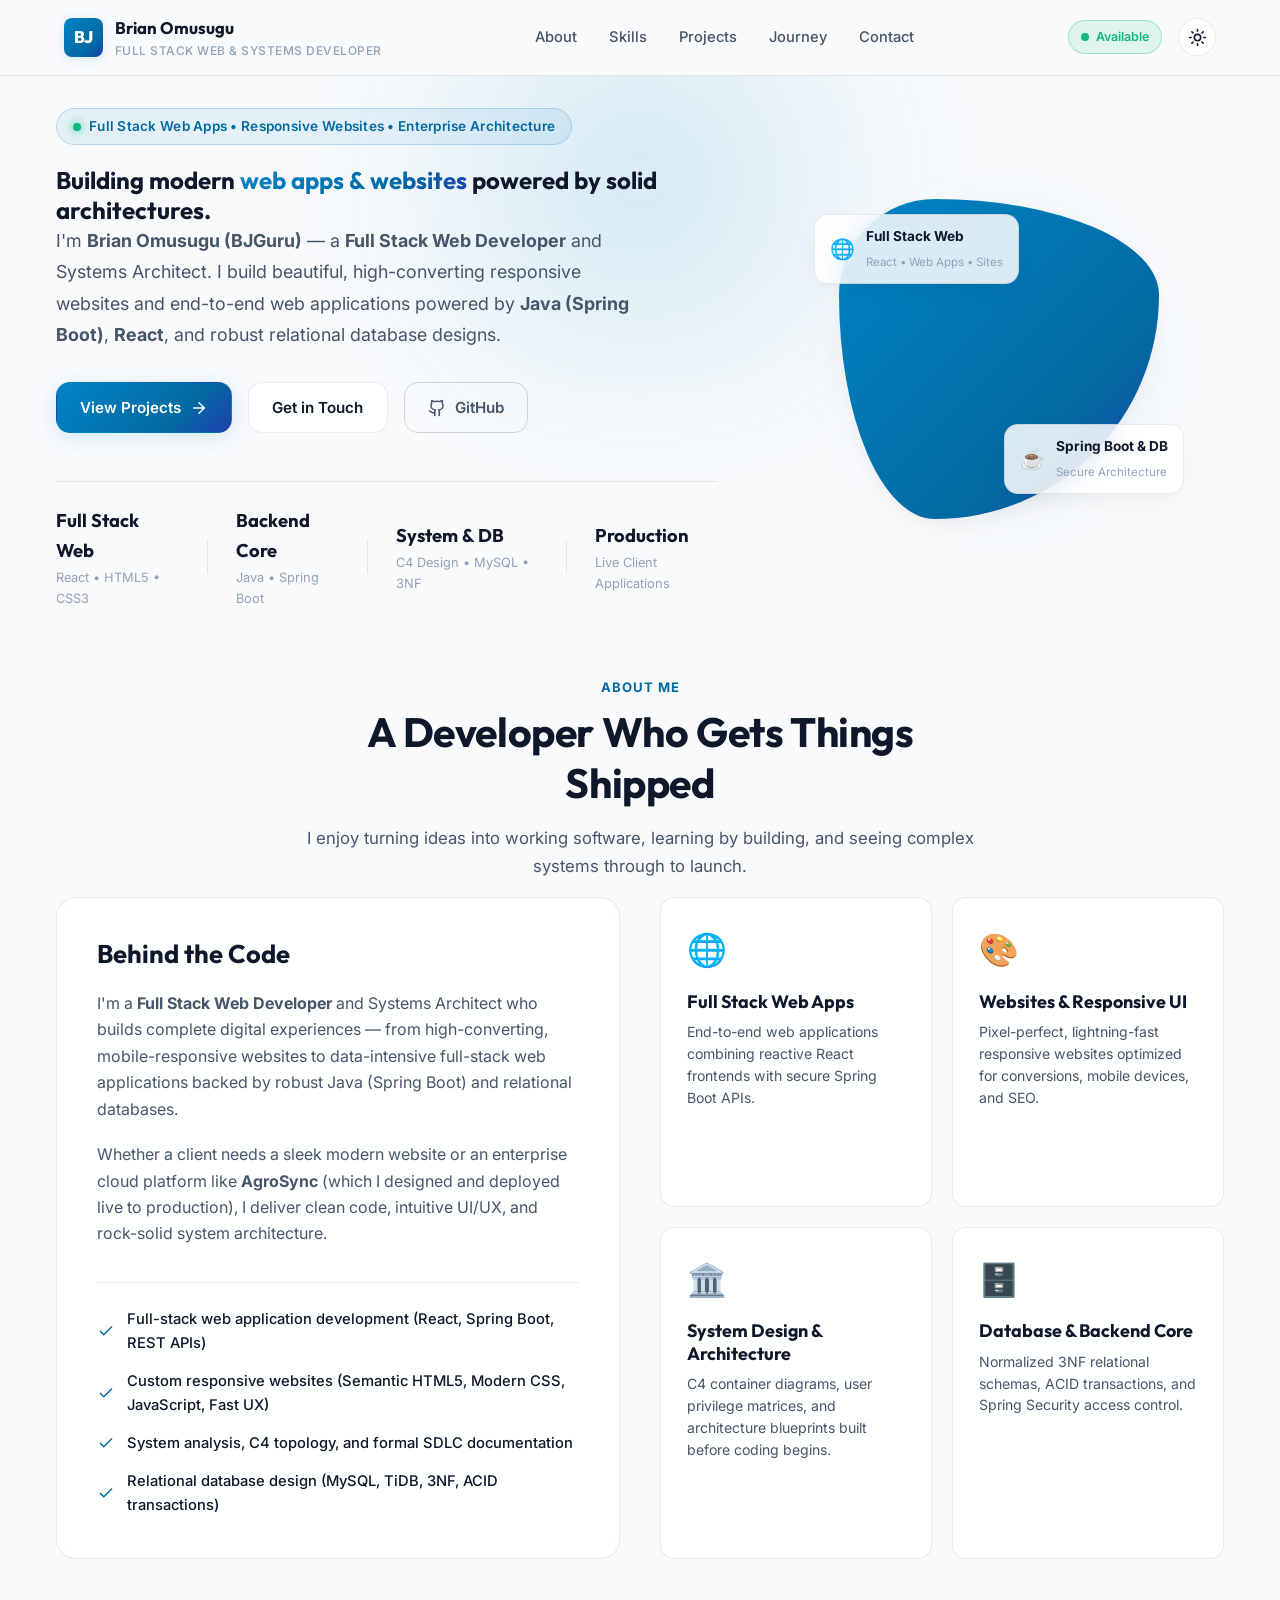
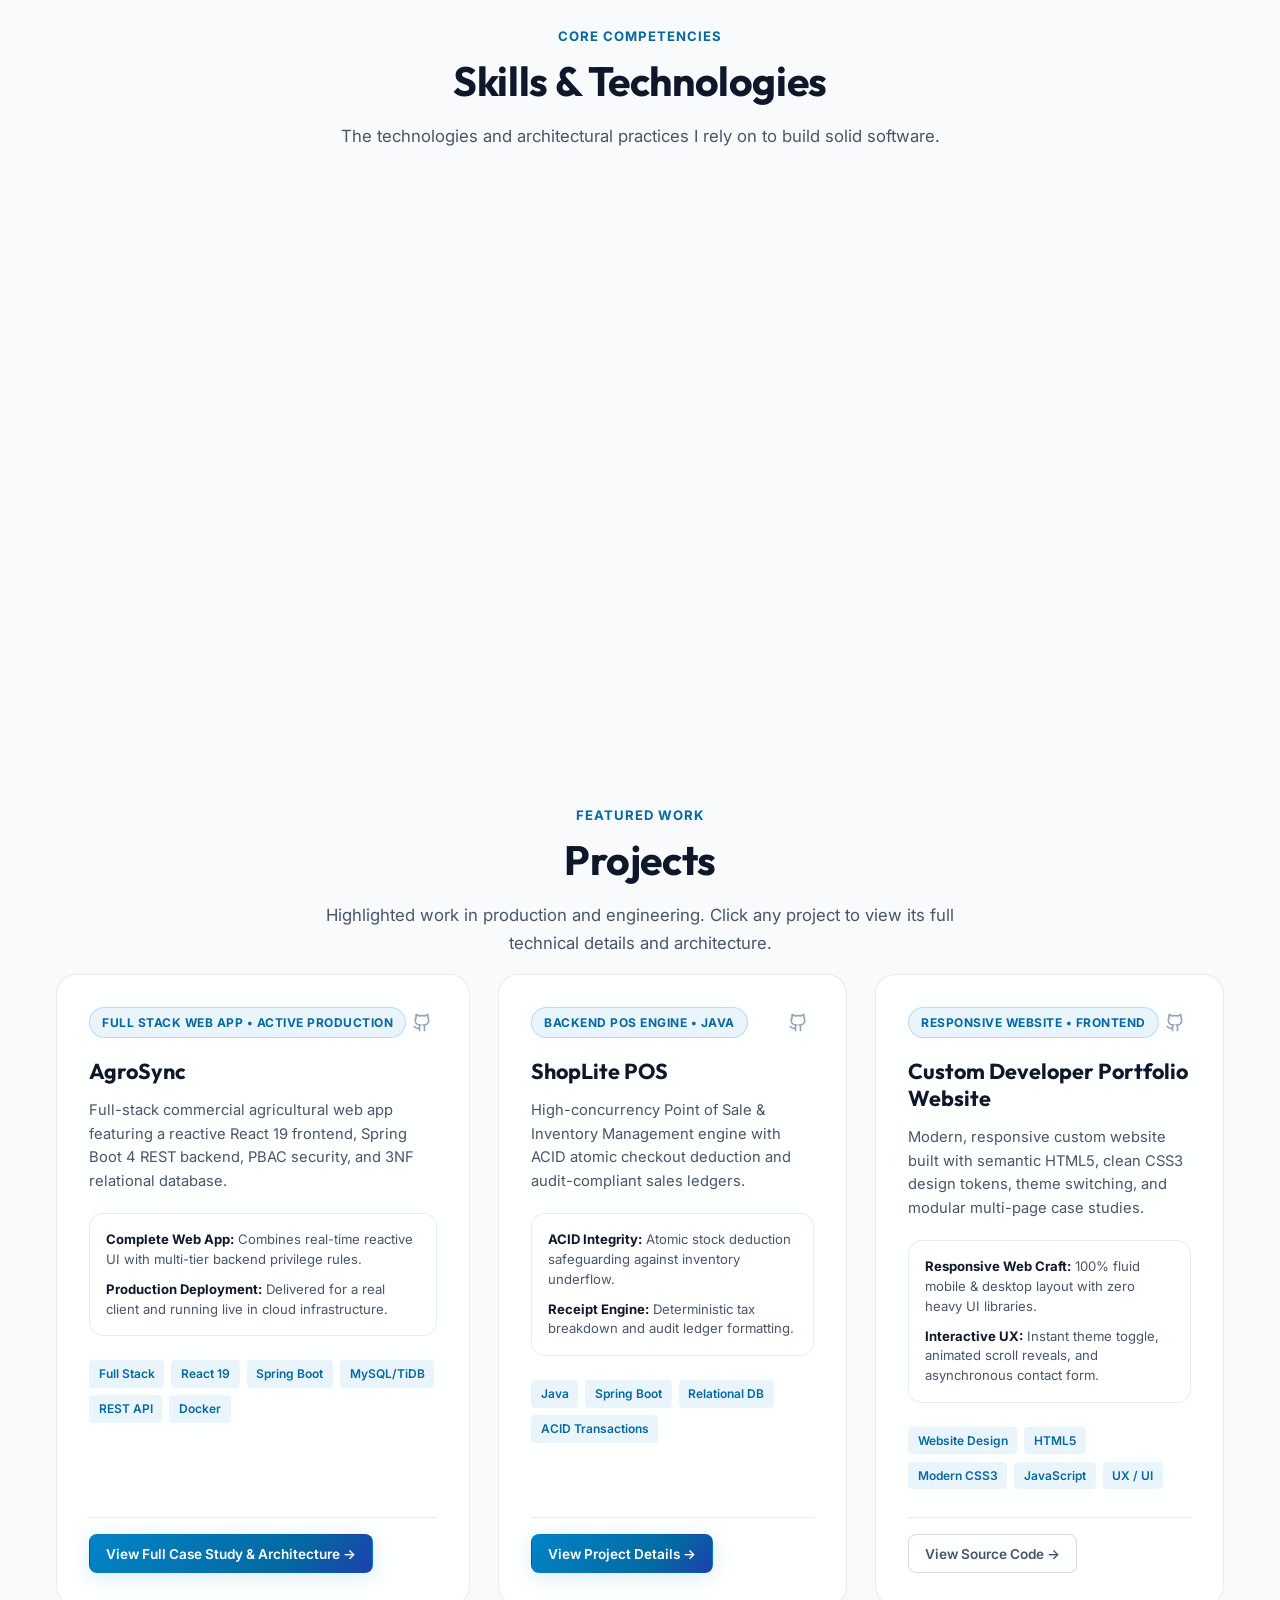
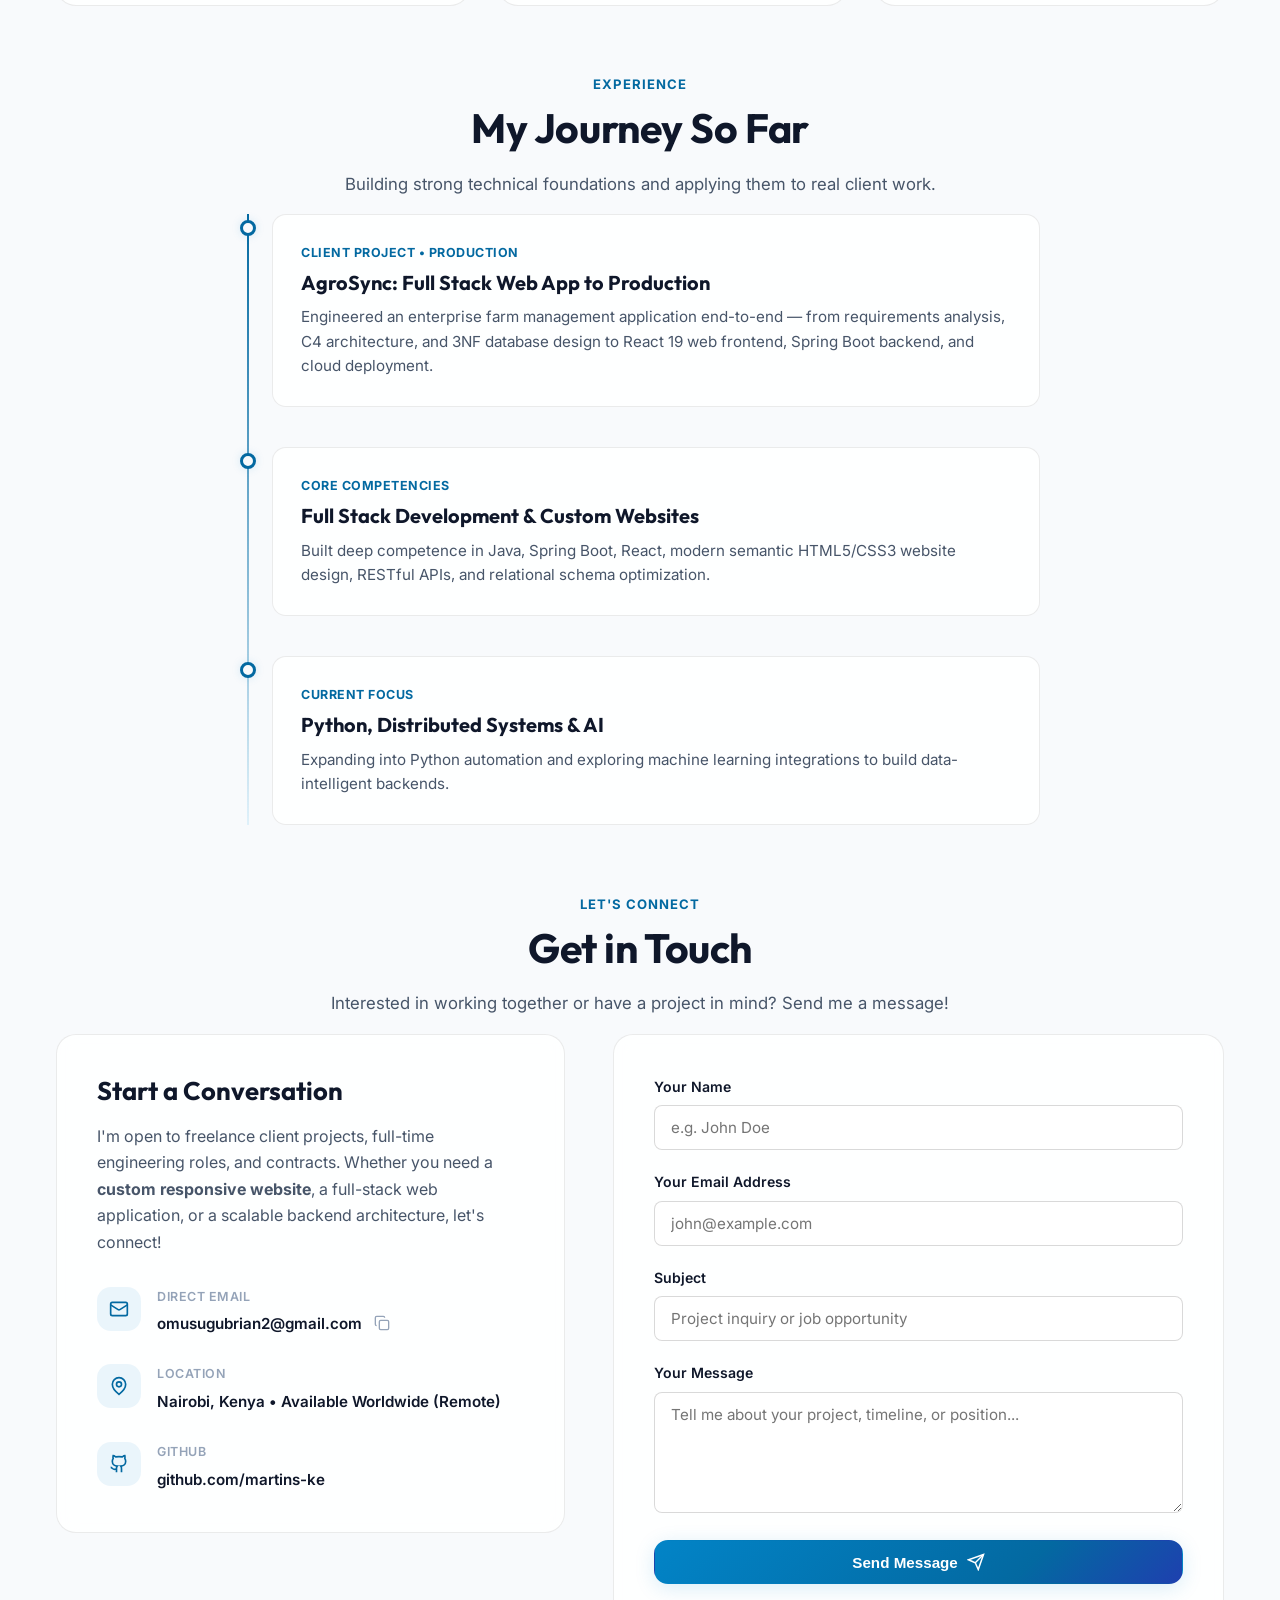
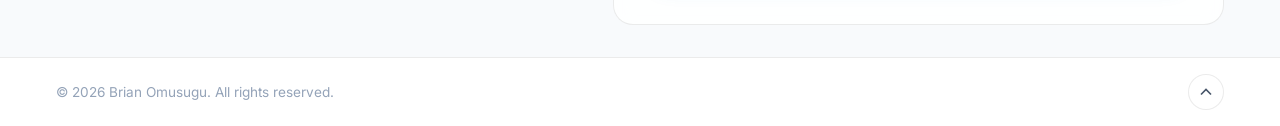
==== index.html @ 9a32e4f5 "piloshed the page and added project descriptions and updated skills" ====
<!DOCTYPE html>
<html lang="en" data-theme="dark">
<head>
  <meta charset="UTF-8">
  <meta name="viewport" content="width=device-width, initial-scale=1.0">
  <title>Brian Omusugu | Full Stack Web Developer &amp; Systems Architect</title>
  <meta name="description" content="Brian Omusugu (BJGuru) — Full Stack Web Developer, Systems Architect & Backend Engineer building robust websites, modern web apps, and enterprise backends.">
  
  <!-- Google Fonts -->
  <link rel="preconnect" href="https://fonts.googleapis.com">
  <link rel="preconnect" href="https://fonts.gstatic.com" crossorigin>
  <link href="https://fonts.googleapis.com/css2?family=Inter:wght@300;400;500;600;700&family=Outfit:wght@500;600;700;800&display=swap" rel="stylesheet">
  
  <link rel="stylesheet" href="style.css?v=3.1.0">
</head>
<body id="top">

  <!-- Navigation Header -->
  <header class="navbar" id="navbar">
    <div class="nav-container">
      <a href="#top" class="brand-logo">
        <span class="logo-mark">BJ</span>
        <div class="brand-text">
          <span class="brand-name">Brian Omusugu</span>
          <span class="brand-role">Full Stack Web &amp; Systems Developer</span>
        </div>
      </a>

      <!-- Desktop Navigation Menu -->
      <nav class="nav-menu" id="nav-menu">
        <a href="#about" class="nav-link">About</a>
        <a href="#skills" class="nav-link">Skills</a>
        <a href="#projects" class="nav-link">Projects</a>
        <a href="#experience" class="nav-link">Journey</a>
        <a href="#contact" class="nav-link">Contact</a>
      </nav>

      <!-- Nav Actions -->
      <div class="nav-actions">
        <div class="status-badge" title="Open to full-time roles, contracts & consulting">
          <span class="status-dot"></span>
          <span class="status-text">Available</span>
        </div>

        <!-- Theme Toggle Button -->
        <button id="theme-toggle" class="theme-toggle" aria-label="Toggle dark and light theme" title="Switch Theme">
          <svg class="sun-icon" xmlns="http://www.w3.org/2000/svg" width="19" height="19" viewBox="0 0 24 24" fill="none" stroke="currentColor" stroke-width="2" stroke-linecap="round" stroke-linejoin="round"><circle cx="12" cy="12" r="4"/><path d="M12 2v2"/><path d="M12 20v2"/><path d="m4.93 4.93 1.41 1.41"/><path d="m17.66 17.66 1.41 1.41"/><path d="M2 12h2"/><path d="M20 12h2"/><path d="m6.34 17.66-1.41 1.41"/><path d="m19.07 4.93-1.41 1.41"/></svg>
          <svg class="moon-icon" xmlns="http://www.w3.org/2000/svg" width="19" height="19" viewBox="0 0 24 24" fill="none" stroke="currentColor" stroke-width="2" stroke-linecap="round" stroke-linejoin="round"><path d="M12 3a6 6 0 0 0 9 9 9 9 0 1 1-9-9Z"/></svg>
        </button>

        <!-- Mobile Hamburger Button -->
        <button class="mobile-toggle" id="mobile-toggle" aria-label="Toggle Navigation Menu">
          <span></span>
          <span></span>
          <span></span>
        </button>
      </div>
    </div>
  </header>

  <main>
    <!-- Hero Section -->
    <section class="hero-section" id="hero">
      <div class="hero-background-glow"></div>
      <div class="container hero-container">
        
        <div class="hero-content">
          <div class="hero-pill-badge reveal">
            <span class="pill-dot"></span>
            <span>Full Stack Web Apps &bull; Responsive Websites &bull; Enterprise Architecture</span>
          </div>

          <h1 class="hero-title reveal">
            Building modern <span class="gradient-text">web apps &amp; websites</span> powered by solid architectures.
          </h1>

          <p class="hero-subtitle reveal">
            I'm <strong>Brian Omusugu (BJGuru)</strong> — a <strong>Full Stack Web Developer</strong> and Systems Architect. I build beautiful, high-converting responsive websites and end-to-end web applications powered by <strong>Java (Spring Boot)</strong>, <strong>React</strong>, and robust relational database designs.
          </p>

          <div class="hero-cta-group reveal">
            <a href="#projects" class="btn btn-primary">
              <span>View Projects</span>
              <svg xmlns="http://www.w3.org/2000/svg" width="18" height="18" viewBox="0 0 24 24" fill="none" stroke="currentColor" stroke-width="2" stroke-linecap="round" stroke-linejoin="round"><path d="M5 12h14"/><path d="m12 5 7 7-7 7"/></svg>
            </a>
            <a href="#contact" class="btn btn-secondary">
              <span>Get in Touch</span>
            </a>
            <a href="https://github.com/martins-ke" target="_blank" rel="noopener noreferrer" class="btn btn-outline" title="GitHub Profile">
              <svg xmlns="http://www.w3.org/2000/svg" width="18" height="18" viewBox="0 0 24 24" fill="none" stroke="currentColor" stroke-width="2" stroke-linecap="round" stroke-linejoin="round"><path d="M15 22v-4a4.8 4.8 0 0 0-1-3.5c3 0 6-2 6-5.5.08-1.25-.27-2.48-1-3.5.28-1.15.28-2.35 0-3.5 0 0-1 0-3 1.5-2.64-.5-5.36-.5-8 0C6 2 5 2 5 2c-.3 1.15-.3 2.35 0 3.5A5.403 5.403 0 0 0 4 9c0 3.5 3 5.5 6 5.5-.39.49-.68 1.05-.85 1.65-.17.6-.22 1.23-.15 1.85v4"/><path d="M9 18c-4.51 2-5-2-7-2"/></svg>
              <span>GitHub</span>
            </a>
          </div>

          <!-- Crisp Stat Metrics -->
          <div class="hero-stats reveal">
            <div class="stat-card">
              <span class="stat-number">Full Stack Web</span>
              <span class="stat-label">React &bull; HTML5 &bull; CSS3</span>
            </div>
            <div class="stat-divider"></div>
            <div class="stat-card">
              <span class="stat-number">Backend Core</span>
              <span class="stat-label">Java &bull; Spring Boot</span>
            </div>
            <div class="stat-divider"></div>
            <div class="stat-card">
              <span class="stat-number">System &amp; DB</span>
              <span class="stat-label">C4 Design &bull; MySQL &bull; 3NF</span>
            </div>
            <div class="stat-divider"></div>
            <div class="stat-card">
              <span class="stat-number">Production</span>
              <span class="stat-label">Live Client Applications</span>
            </div>
          </div>
        </div>

        <div class="hero-visual reveal">
          <div class="avatar-wrapper">
            <div class="avatar-glow"></div>
            <div class="avatar-ring">
              <img src="mypic.jpg" alt="Brian Omusugu" class="avatar-image">
            </div>
            <div class="floating-tech-card tech-card-1">
              <span class="tech-icon">🌐</span>
              <div>
                <strong>Full Stack Web</strong>
                <small>React &bull; Web Apps &bull; Sites</small>
              </div>
            </div>
            <div class="floating-tech-card tech-card-2">
              <span class="tech-icon">☕</span>
              <div>
                <strong>Spring Boot &amp; DB</strong>
                <small>Secure Architecture</small>
              </div>
            </div>
          </div>
        </div>

      </div>
    </section>

    <!-- About Section -->
    <section class="section about-section" id="about">
      <div class="container">
        
        <div class="section-header">
          <span class="section-tag">About Me</span>
          <h2 class="section-title">A Developer Who Gets Things Shipped</h2>
          <p class="section-subtitle">
            I enjoy turning ideas into working software, learning by building, and seeing complex systems through to launch.
          </p>
        </div>

        <div class="about-grid">
          <!-- Bio Narrative -->
          <div class="about-bio-card reveal">
            <h3>Behind the Code</h3>
            <p>
              I'm a <strong>Full Stack Web Developer</strong> and Systems Architect who builds complete digital experiences — from high-converting, mobile-responsive websites to data-intensive full-stack web applications backed by robust Java (Spring Boot) and relational databases.
            </p>
            <p>
              Whether a client needs a sleek modern website or an enterprise cloud platform like <strong>AgroSync</strong> (which I designed and deployed live to production), I deliver clean code, intuitive UI/UX, and rock-solid system architecture.
            </p>

            <div class="about-keypoints">
              <div class="keypoint">
                <svg xmlns="http://www.w3.org/2000/svg" width="18" height="18" viewBox="0 0 24 24" fill="none" stroke="currentColor" stroke-width="2"><polyline points="20 6 9 17 4 12"/></svg>
                <span>Full-stack web application development (React, Spring Boot, REST APIs)</span>
              </div>
              <div class="keypoint">
                <svg xmlns="http://www.w3.org/2000/svg" width="18" height="18" viewBox="0 0 24 24" fill="none" stroke="currentColor" stroke-width="2"><polyline points="20 6 9 17 4 12"/></svg>
                <span>Custom responsive websites (Semantic HTML5, Modern CSS, JavaScript, Fast UX)</span>
              </div>
              <div class="keypoint">
                <svg xmlns="http://www.w3.org/2000/svg" width="18" height="18" viewBox="0 0 24 24" fill="none" stroke="currentColor" stroke-width="2"><polyline points="20 6 9 17 4 12"/></svg>
                <span>System analysis, C4 topology, and formal SDLC documentation</span>
              </div>
              <div class="keypoint">
                <svg xmlns="http://www.w3.org/2000/svg" width="18" height="18" viewBox="0 0 24 24" fill="none" stroke="currentColor" stroke-width="2"><polyline points="20 6 9 17 4 12"/></svg>
                <span>Relational database design (MySQL, TiDB, 3NF, ACID transactions)</span>
              </div>
            </div>
          </div>

          <!-- 4 Pillars -->
          <div class="pillars-grid reveal">
            <div class="pillar-card">
              <div class="pillar-icon">🌐</div>
              <h4>Full Stack Web Apps</h4>
              <p>End-to-end web applications combining reactive React frontends with secure Spring Boot APIs.</p>
            </div>

            <div class="pillar-card">
              <div class="pillar-icon">🎨</div>
              <h4>Websites &amp; Responsive UI</h4>
              <p>Pixel-perfect, lightning-fast responsive websites optimized for conversions, mobile devices, and SEO.</p>
            </div>

            <div class="pillar-card">
              <div class="pillar-icon">🏛️</div>
              <h4>System Design &amp; Architecture</h4>
              <p>C4 container diagrams, user privilege matrices, and architecture blueprints built before coding begins.</p>
            </div>

            <div class="pillar-card">
              <div class="pillar-icon">🗄️</div>
              <h4>Database &amp; Backend Core</h4>
              <p>Normalized 3NF relational schemas, ACID transactions, and Spring Security access control.</p>
            </div>
          </div>
        </div>

      </div>
    </section>

    <!-- Skills Section -->
    <section class="section skills-section" id="skills">
      <div class="container">
        
        <div class="section-header">
          <span class="section-tag">Core Competencies</span>
          <h2 class="section-title">Skills &amp; Technologies</h2>
          <p class="section-subtitle">
            The technologies and architectural practices I rely on to build solid software.
          </p>
        </div>

        <div class="skills-categories-grid">
          
          <!-- Full Stack & Web Apps -->
          <div class="skill-category-card reveal">
            <div class="category-header">
              <div class="cat-icon-wrap backend-color">
                <svg xmlns="http://www.w3.org/2000/svg" width="22" height="22" viewBox="0 0 24 24" fill="none" stroke="currentColor" stroke-width="2" stroke-linecap="round" stroke-linejoin="round"><rect width="18" height="18" x="3" y="3" rx="2"/><path d="M3 9h18"/><path d="M9 21V9"/></svg>
              </div>
              <h3>Full Stack &amp; Web Apps</h3>
            </div>
            <div class="skill-badges">
              <span class="badge"><i class="badge-dot"></i>React 19 &amp; Vite</span>
              <span class="badge"><i class="badge-dot"></i>JavaScript (ES6+)</span>
              <span class="badge"><i class="badge-dot"></i>Single Page Apps (SPA)</span>
              <span class="badge"><i class="badge-dot"></i>REST API Integration</span>
              <span class="badge"><i class="badge-dot"></i>State Management</span>
            </div>
          </div>

          <!-- Websites & Responsive UI -->
          <div class="skill-category-card reveal">
            <div class="category-header">
              <div class="cat-icon-wrap backend-color">
                <svg xmlns="http://www.w3.org/2000/svg" width="22" height="22" viewBox="0 0 24 24" fill="none" stroke="currentColor" stroke-width="2" stroke-linecap="round" stroke-linejoin="round"><circle cx="12" cy="12" r="10"/><line x1="2" x2="22" y1="12" y2="12"/><path d="M12 2a15.3 15.3 0 0 1 4 10 15.3 15.3 0 0 1-4 10 15.3 15.3 0 0 1-4-10 15.3 15.3 0 0 1 4-10z"/></svg>
              </div>
              <h3>Websites &amp; Responsive UI</h3>
            </div>
            <div class="skill-badges">
              <span class="badge"><i class="badge-dot"></i>Semantic HTML5</span>
              <span class="badge"><i class="badge-dot"></i>Modern CSS3 &amp; Flex/Grid</span>
              <span class="badge"><i class="badge-dot"></i>Responsive Web Design</span>
              <span class="badge"><i class="badge-dot"></i>Cross-Browser UX</span>
              <span class="badge"><i class="badge-dot"></i>Dark / Light Theming</span>
            </div>
          </div>

          <!-- Backend & Languages -->
          <div class="skill-category-card reveal">
            <div class="category-header">
              <div class="cat-icon-wrap backend-color">
                <svg xmlns="http://www.w3.org/2000/svg" width="22" height="22" viewBox="0 0 24 24" fill="none" stroke="currentColor" stroke-width="2" stroke-linecap="round" stroke-linejoin="round"><rect width="20" height="8" x="2" y="2" rx="2" ry="2"/><rect width="20" height="8" x="2" y="14" rx="2" ry="2"/><line x1="6" x2="6.01" y1="6" y2="6"/><line x1="6" x2="6.01" y1="18" y2="18"/></svg>
              </div>
              <h3>Backend &amp; Cloud</h3>
            </div>
            <div class="skill-badges">
              <span class="badge"><i class="badge-dot"></i>Java 21 / 25</span>
              <span class="badge"><i class="badge-dot"></i>Spring Boot</span>
              <span class="badge"><i class="badge-dot"></i>Spring Security &amp; JWT</span>
              <span class="badge"><i class="badge-dot"></i>Docker Containerization</span>
              <span class="badge"><i class="badge-dot"></i>Python</span>
            </div>
          </div>

          <!-- System & Database Design -->
          <div class="skill-category-card reveal">
            <div class="category-header">
              <div class="cat-icon-wrap backend-color">
                <svg xmlns="http://www.w3.org/2000/svg" width="22" height="22" viewBox="0 0 24 24" fill="none" stroke="currentColor" stroke-width="2" stroke-linecap="round" stroke-linejoin="round"><ellipse cx="12" cy="5" rx="9" ry="3"/><path d="M3 5V19A9 3 0 0 0 21 19V5"/><path d="M3 12A9 3 0 0 0 21 12"/></svg>
              </div>
              <h3>System &amp; Database Design</h3>
            </div>
            <div class="skill-badges">
              <span class="badge"><i class="badge-dot"></i>Relational Modeling (3NF)</span>
              <span class="badge"><i class="badge-dot"></i>MySQL &amp; TiDB Serverless</span>
              <span class="badge"><i class="badge-dot"></i>System Analysis &amp; SRS</span>
              <span class="badge"><i class="badge-dot"></i>C4 Architecture Diagrams</span>
              <span class="badge"><i class="badge-dot"></i>PBAC Security Models</span>
            </div>
          </div>

        </div>

      </div>
    </section>

    <!-- Featured Projects Section -->
    <section class="section projects-section" id="projects">
      <div class="container">
        
        <div class="section-header">
          <span class="section-tag">Featured Work</span>
          <h2 class="section-title">Projects</h2>
          <p class="section-subtitle">
            Highlighted work in production and engineering. Click any project to view its full technical details and architecture.
          </p>
        </div>

        <div class="projects-grid">
          
          <!-- Project 1: AgroSync (Flagship Full Stack Web App) -->
          <article class="project-card reveal">
            <div class="project-header">
              <div class="project-badge-pill">Full Stack Web App &bull; Active Production</div>
              <div class="project-links">
                <a href="https://github.com/martins-ke/smartfarm-backend" target="_blank" rel="noopener noreferrer" class="icon-link" title="GitHub Repository">
                  <svg xmlns="http://www.w3.org/2000/svg" width="20" height="20" viewBox="0 0 24 24" fill="none" stroke="currentColor" stroke-width="2"><path d="M15 22v-4a4.8 4.8 0 0 0-1-3.5c3 0 6-2 6-5.5.08-1.25-.27-2.48-1-3.5.28-1.15.28-2.35 0-3.5 0 0-1 0-3 1.5-2.64-.5-5.36-.5-8 0C6 2 5 2 5 2c-.3 1.15-.3 2.35 0 3.5A5.403 5.403 0 0 0 4 9c0 3.5 3 5.5 6 5.5-.39.49-.68 1.05-.85 1.65-.17.6-.22 1.23-.15 1.85v4"/><path d="M9 18c-4.51 2-5-2-7-2"/></svg>
                </a>
              </div>
            </div>

            <div class="project-body">
              <h3 class="project-title">AgroSync</h3>
              <p class="project-desc">
                Full-stack commercial agricultural web app featuring a reactive React 19 frontend, Spring Boot 4 REST backend, PBAC security, and 3NF relational database.
              </p>

              <div class="project-highlights">
                <div class="highlight-item">
                  <strong>Complete Web App:</strong> Combines real-time reactive UI with multi-tier backend privilege rules.
                </div>
                <div class="highlight-item">
                  <strong>Production Deployment:</strong> Delivered for a real client and running live in cloud infrastructure.
                </div>
              </div>

              <div class="project-tags">
                <span class="tag">Full Stack</span>
                <span class="tag">React 19</span>
                <span class="tag">Spring Boot</span>
                <span class="tag">MySQL/TiDB</span>
                <span class="tag">REST API</span>
                <span class="tag">Docker</span>
              </div>
            </div>

            <div class="project-footer">
              <a href="agrosync.html" class="btn btn-primary btn-sm">
                <span>View Full Case Study &amp; Architecture &rarr;</span>
              </a>
            </div>
          </article>

          <!-- Project 2: ShopLite POS -->
          <article class="project-card reveal">
            <div class="project-header">
              <div class="project-badge-pill">Backend POS Engine &bull; Java</div>
              <div class="project-links">
                <a href="https://github.com/martins-ke" target="_blank" rel="noopener noreferrer" class="icon-link" title="GitHub Repository">
                  <svg xmlns="http://www.w3.org/2000/svg" width="20" height="20" viewBox="0 0 24 24" fill="none" stroke="currentColor" stroke-width="2"><path d="M15 22v-4a4.8 4.8 0 0 0-1-3.5c3 0 6-2 6-5.5.08-1.25-.27-2.48-1-3.5.28-1.15.28-2.35 0-3.5 0 0-1 0-3 1.5-2.64-.5-5.36-.5-8 0C6 2 5 2 5 2c-.3 1.15-.3 2.35 0 3.5A5.403 5.403 0 0 0 4 9c0 3.5 3 5.5 6 5.5-.39.49-.68 1.05-.85 1.65-.17.6-.22 1.23-.15 1.85v4"/><path d="M9 18c-4.51 2-5-2-7-2"/></svg>
                </a>
              </div>
            </div>

            <div class="project-body">
              <h3 class="project-title">ShopLite POS</h3>
              <p class="project-desc">
                High-concurrency Point of Sale &amp; Inventory Management engine with ACID atomic checkout deduction and audit-compliant sales ledgers.
              </p>

              <div class="project-highlights">
                <div class="highlight-item">
                  <strong>ACID Integrity:</strong> Atomic stock deduction safeguarding against inventory underflow.
                </div>
                <div class="highlight-item">
                  <strong>Receipt Engine:</strong> Deterministic tax breakdown and audit ledger formatting.
                </div>
              </div>

              <div class="project-tags">
                <span class="tag">Java</span>
                <span class="tag">Spring Boot</span>
                <span class="tag">Relational DB</span>
                <span class="tag">ACID Transactions</span>
              </div>
            </div>

            <div class="project-footer">
              <a href="shoplite.html" class="btn btn-primary btn-sm">
                <span>View Project Details &rarr;</span>
              </a>
            </div>
          </article>

          <!-- Project 3: Responsive Custom Website & Platform -->
          <article class="project-card reveal">
            <div class="project-header">
              <div class="project-badge-pill">Responsive Website &bull; Frontend</div>
              <div class="project-links">
                <a href="https://github.com/martins-ke/SengineerB" target="_blank" rel="noopener noreferrer" class="icon-link" title="GitHub Repository">
                  <svg xmlns="http://www.w3.org/2000/svg" width="20" height="20" viewBox="0 0 24 24" fill="none" stroke="currentColor" stroke-width="2"><path d="M15 22v-4a4.8 4.8 0 0 0-1-3.5c3 0 6-2 6-5.5.08-1.25-.27-2.48-1-3.5.28-1.15.28-2.35 0-3.5 0 0-1 0-3 1.5-2.64-.5-5.36-.5-8 0C6 2 5 2 5 2c-.3 1.15-.3 2.35 0 3.5A5.403 5.403 0 0 0 4 9c0 3.5 3 5.5 6 5.5-.39.49-.68 1.05-.85 1.65-.17.6-.22 1.23-.15 1.85v4"/><path d="M9 18c-4.51 2-5-2-7-2"/></svg>
                </a>
              </div>
            </div>

            <div class="project-body">
              <h3 class="project-title">Custom Developer Portfolio Website</h3>
              <p class="project-desc">
                Modern, responsive custom website built with semantic HTML5, clean CSS3 design tokens, theme switching, and modular multi-page case studies.
              </p>

              <div class="project-highlights">
                <div class="highlight-item">
                  <strong>Responsive Web Craft:</strong> 100% fluid mobile &amp; desktop layout with zero heavy UI libraries.
                </div>
                <div class="highlight-item">
                  <strong>Interactive UX:</strong> Instant theme toggle, animated scroll reveals, and asynchronous contact form.
                </div>
              </div>

              <div class="project-tags">
                <span class="tag">Website Design</span>
                <span class="tag">HTML5</span>
                <span class="tag">Modern CSS3</span>
                <span class="tag">JavaScript</span>
                <span class="tag">UX / UI</span>
              </div>
            </div>

            <div class="project-footer">
              <a href="https://github.com/martins-ke/SengineerB" target="_blank" rel="noopener noreferrer" class="btn btn-outline btn-sm">
                <span>View Source Code &rarr;</span>
              </a>
            </div>
          </article>

        </div>

      </div>
    </section>

    <!-- Journey Section -->
    <section class="section journey-section" id="experience">
      <div class="container">
        
        <div class="section-header">
          <span class="section-tag">Experience</span>
          <h2 class="section-title">My Journey So Far</h2>
          <p class="section-subtitle">
            Building strong technical foundations and applying them to real client work.
          </p>
        </div>

        <div class="timeline reveal">
          
          <div class="timeline-item">
            <div class="timeline-dot"></div>
            <div class="timeline-card">
              <span class="timeline-period">Client Project &bull; Production</span>
              <h3>AgroSync: Full Stack Web App to Production</h3>
              <p>
                Engineered an enterprise farm management application end-to-end — from requirements analysis, C4 architecture, and 3NF database design to React 19 web frontend, Spring Boot backend, and cloud deployment.
              </p>
            </div>
          </div>

          <div class="timeline-item">
            <div class="timeline-dot"></div>
            <div class="timeline-card">
              <span class="timeline-period">Core Competencies</span>
              <h3>Full Stack Development &amp; Custom Websites</h3>
              <p>
                Built deep competence in Java, Spring Boot, React, modern semantic HTML5/CSS3 website design, RESTful APIs, and relational schema optimization.
              </p>
            </div>
          </div>

          <div class="timeline-item">
            <div class="timeline-dot"></div>
            <div class="timeline-card">
              <span class="timeline-period">Current Focus</span>
              <h3>Python, Distributed Systems &amp; AI</h3>
              <p>
                Expanding into Python automation and exploring machine learning integrations to build data-intelligent backends.
              </p>
            </div>
          </div>

        </div>

      </div>
    </section>

    <!-- Contact Section -->
    <section class="section contact-section" id="contact">
      <div class="container">
        
        <div class="section-header">
          <span class="section-tag">Let's Connect</span>
          <h2 class="section-title">Get in Touch</h2>
          <p class="section-subtitle">
            Interested in working together or have a project in mind? Send me a message!
          </p>
        </div>

        <div class="contact-grid">
          
          <!-- Contact Info Column -->
          <div class="contact-info reveal">
            <h3>Start a Conversation</h3>
            <p>
              I'm open to freelance client projects, full-time engineering roles, and contracts. Whether you need a <strong>custom responsive website</strong>, a full-stack web application, or a scalable backend architecture, let's connect!
            </p>

            <div class="info-items">
              <div class="info-item">
                <div class="info-icon">
                  <svg xmlns="http://www.w3.org/2000/svg" width="20" height="20" viewBox="0 0 24 24" fill="none" stroke="currentColor" stroke-width="2"><rect width="20" height="16" x="2" y="4" rx="2"/><path d="m22 7-8.97 5.7a1.94 1.94 0 0 1-2.06 0L2 7"/></svg>
                </div>
                <div>
                  <span class="info-label">Direct Email</span>
                  <div class="email-copy-wrap">
                    <a href="mailto:omusugubrian2@gmail.com" class="info-value">omusugubrian2@gmail.com</a>
                    <button id="copy-email-btn" class="copy-btn" title="Copy email address" aria-label="Copy Email">
                      <svg class="copy-icon" xmlns="http://www.w3.org/2000/svg" width="16" height="16" viewBox="0 0 24 24" fill="none" stroke="currentColor" stroke-width="2"><rect width="14" height="14" x="8" y="8" rx="2" ry="2"/><path d="M4 16c-1.1 0-2-.9-2-2V4c0-1.1.9-2 2-2h10c1.1 0 2 .9 2 2"/></svg>
                      <span class="copy-tooltip" id="copy-tooltip">Copy</span>
                    </button>
                  </div>
                </div>
              </div>

              <div class="info-item">
                <div class="info-icon">
                  <svg xmlns="http://www.w3.org/2000/svg" width="20" height="20" viewBox="0 0 24 24" fill="none" stroke="currentColor" stroke-width="2"><path d="M20 10c0 6-8 12-8 12s-8-6-8-12a8 8 0 0 1 16 0Z"/><circle cx="12" cy="10" r="3"/></svg>
                </div>
                <div>
                  <span class="info-label">Location</span>
                  <span class="info-value">Nairobi, Kenya &bull; Available Worldwide (Remote)</span>
                </div>
              </div>

              <div class="info-item">
                <div class="info-icon">
                  <svg xmlns="http://www.w3.org/2000/svg" width="20" height="20" viewBox="0 0 24 24" fill="none" stroke="currentColor" stroke-width="2"><path d="M15 22v-4a4.8 4.8 0 0 0-1-3.5c3 0 6-2 6-5.5.08-1.25-.27-2.48-1-3.5.28-1.15.28-2.35 0-3.5 0 0-1 0-3 1.5-2.64-.5-5.36-.5-8 0C6 2 5 2 5 2c-.3 1.15-.3 2.35 0 3.5A5.403 5.403 0 0 0 4 9c0 3.5 3 5.5 6 5.5-.39.49-.68 1.05-.85 1.65-.17.6-.22 1.23-.15 1.85v4"/><path d="M9 18c-4.51 2-5-2-7-2"/></svg>
                </div>
                <div>
                  <span class="info-label">GitHub</span>
                  <a href="https://github.com/martins-ke" target="_blank" rel="noopener noreferrer" class="info-value">github.com/martins-ke</a>
                </div>
              </div>
            </div>
          </div>

          <!-- Contact Form Column -->
          <div class="contact-form-wrapper reveal">
            <form id="contact-form" class="contact-form">
              <input type="hidden" name="_captcha" value="false">
              
              <div class="form-group">
                <label for="name">Your Name</label>
                <input type="text" id="name" name="name" placeholder="e.g. John Doe" required>
              </div>

              <div class="form-group">
                <label for="email">Your Email Address</label>
                <input type="email" id="email" name="email" placeholder="john@example.com" required>
              </div>

              <div class="form-group">
                <label for="subject">Subject</label>
                <input type="text" id="subject" name="subject" placeholder="Project inquiry or job opportunity" required>
              </div>

              <div class="form-group">
                <label for="message">Your Message</label>
                <textarea id="message" name="message" rows="5" placeholder="Tell me about your project, timeline, or position..." required></textarea>
              </div>

              <button type="submit" id="form-submit-btn" class="btn btn-primary btn-block">
                <span class="btn-text">Send Message</span>
                <svg class="send-icon" xmlns="http://www.w3.org/2000/svg" width="18" height="18" viewBox="0 0 24 24" fill="none" stroke="currentColor" stroke-width="2"><line x1="22" x2="11" y1="2" y2="13"/><polygon points="22 2 15 22 11 13 2 9 22 2"/></svg>
              </button>

              <div id="form-feedback" class="form-feedback" aria-live="polite"></div>
            </form>
          </div>

        </div>

      </div>
    </section>
  </main>

  <!-- Footer -->
  <footer class="site-footer">
    <div class="container footer-container">
      <div class="footer-bottom">
        <p>&copy; <span id="current-year"></span> Brian Omusugu. All rights reserved.</p>
        <a href="#top" class="back-to-top" title="Back to top" aria-label="Back to top">
          <svg xmlns="http://www.w3.org/2000/svg" width="20" height="20" viewBox="0 0 24 24" fill="none" stroke="currentColor" stroke-width="2"><path d="m18 15-6-6-6 6"/></svg>
        </a>
      </div>
    </div>
  </footer>

  <script src="script.js?v=3.0.0"></script>
</body>
</html>
---- style.css ----
/* ==========================================================================
   Brian Omusugu | Professional Developer Portfolio Stylesheet
   Modern, Responsive, Dark/Light Mode with CSS Custom Properties
   ========================================================================== */

:root {
  /* Color Palette - Dark Theme (Default) */
  --bg-primary: #090d16;
  --bg-secondary: #0f172a;
  --bg-card: rgba(15, 23, 42, 0.75);
  --bg-card-hover: rgba(30, 41, 59, 0.85);
  --bg-card-border: rgba(255, 255, 255, 0.08);
  --bg-card-border-hover: rgba(56, 189, 248, 0.4);
  
  --text-primary: #f8fafc;
  --text-secondary: #94a3b8;
  --text-muted: #64748b;
  
  --accent-primary: #0284c7;
  --accent-secondary: #0ea5e9;
  --accent-glow: rgba(14, 165, 233, 0.25);
  --accent-gradient: linear-gradient(135deg, #38bdf8 0%, #0284c7 50%, #2563eb 100%);
  --badge-bg: rgba(14, 165, 233, 0.12);
  --badge-border: rgba(56, 189, 248, 0.25);
  
  --nav-bg: rgba(9, 13, 22, 0.82);
  --nav-border: rgba(255, 255, 255, 0.08);

  --input-bg: rgba(15, 23, 42, 0.9);
  --input-border: rgba(255, 255, 255, 0.12);
  --input-focus: #0284c7;

  --success-color: #10b981;
  --error-color: #ef4444;

  /* Typography & Layout */
  --font-main: 'Inter', -apple-system, BlinkMacSystemFont, "Segoe UI", Roboto, sans-serif;
  --font-heading: 'Outfit', 'Inter', sans-serif;
  
  --container-max: 1200px;
  --transition-fast: 0.2s ease;
  --transition-normal: 0.3s cubic-bezier(0.16, 1, 0.3, 1);
  --border-radius-sm: 8px;
  --border-radius-md: 14px;
  --border-radius-lg: 20px;
  --border-radius-full: 9999px;
  
  --shadow-sm: 0 2px 8px rgba(0, 0, 0, 0.25);
  --shadow-md: 0 10px 30px -10px rgba(0, 0, 0, 0.4);
  --shadow-glow: 0 0 40px -10px var(--accent-glow);
}

/* Light Theme Variables */
[data-theme="light"] {
  --bg-primary: #f8fafc;
  --bg-secondary: #ffffff;
  --bg-card: rgba(255, 255, 255, 0.85);
  --bg-card-hover: #ffffff;
  --bg-card-border: rgba(0, 0, 0, 0.08);
  --bg-card-border-hover: rgba(2, 132, 199, 0.45);
  
  --text-primary: #0f172a;
  --text-secondary: #475569;
  --text-muted: #94a3b8;
  
  --accent-primary: #0284c7;
  --accent-secondary: #0369a1;
  --accent-glow: rgba(2, 132, 199, 0.15);
  --accent-gradient: linear-gradient(135deg, #0284c7 0%, #0369a1 70%, #1e40af 100%);
  --badge-bg: rgba(2, 132, 199, 0.08);
  --badge-border: rgba(2, 132, 199, 0.22);
  
  --nav-bg: rgba(248, 250, 252, 0.88);
  --nav-border: rgba(0, 0, 0, 0.08);

  --input-bg: #ffffff;
  --input-border: rgba(0, 0, 0, 0.15);
  --input-focus: #0284c7;

  --shadow-sm: 0 2px 8px rgba(0, 0, 0, 0.06);
  --shadow-md: 0 10px 30px -10px rgba(0, 0, 0, 0.08);
  --shadow-glow: 0 0 35px -5px rgba(2, 132, 199, 0.15);
}

/* Base Reset & Box Sizing */
*, *::before, *::after {
  box-sizing: border-box;
  margin: 0;
  padding: 0;
}

html {
  scroll-behavior: smooth;
  font-size: 16px;
}

body {
  font-family: var(--font-main);
  background-color: var(--bg-primary);
  color: var(--text-primary);
  line-height: 1.65;
  transition: background-color var(--transition-normal), color var(--transition-normal);
  overflow-x: hidden;
  -webkit-font-smoothing: antialiased;
}

a {
  color: inherit;
  text-decoration: none;
  transition: color var(--transition-fast);
}

img {
  max-width: 100%;
  display: block;
}

h1, h2, h3, h4, h5, h6 {
  font-family: var(--font-heading);
  color: var(--text-primary);
  font-weight: 700;
  line-height: 1.25;
}

.container {
  max-width: var(--container-max);
  margin: 0 auto;
  padding: 0 1rem;
}

/* ==========================================================================
   Header & Navigation Bar
   ========================================================================== */
.navbar {
  position: sticky;
  top: 0;
  z-index: 1000;
  background-color: var(--nav-bg);
  backdrop-filter: blur(14px);
  -webkit-backdrop-filter: blur(14px);
  border-bottom: 1px solid var(--nav-border);
  transition: all var(--transition-normal);
}

.nav-container {
  max-width: var(--container-max);
  margin: 0 auto;
  padding: 0.85rem 1.5rem;
  display: flex;
  align-items: center;
  justify-content: space-between;
}

.brand-logo {
  display: flex;
  align-items: center;
  gap: 0.75rem;
}

.logo-mark {
  background: var(--accent-gradient);
  color: #ffffff;
  font-family: var(--font-heading);
  font-weight: 800;
  font-size: 1.05rem;
  padding: 0.35rem 0.65rem;
  border-radius: var(--border-radius-sm);
  letter-spacing: -0.5px;
  box-shadow: 0 2px 10px var(--accent-glow);
}

.brand-text {
  display: flex;
  flex-direction: column;
}

.brand-name {
  font-family: var(--font-heading);
  font-weight: 700;
  font-size: 1.05rem;
  color: var(--text-primary);
}

.brand-role {
  font-size: 0.75rem;
  color: var(--text-muted);
  font-weight: 500;
  text-transform: uppercase;
  letter-spacing: 0.5px;
}

.nav-menu {
  display: flex;
  align-items: center;
  gap: 2rem;
}

.nav-link {
  font-size: 0.92rem;
  font-weight: 500;
  color: var(--text-secondary);
  position: relative;
  padding: 0.25rem 0;
}

.nav-link:hover,
.nav-link.active {
  color: var(--accent-secondary);
}

.nav-link::after {
  content: '';
  position: absolute;
  bottom: -2px;
  left: 0;
  width: 0;
  height: 2px;
  background: var(--accent-gradient);
  transition: width var(--transition-normal);
  border-radius: 2px;
}

.nav-link:hover::after,
.nav-link.active::after {
  width: 100%;
}

.nav-actions {
  display: flex;
  align-items: center;
  gap: 1rem;
}

/* Status Badge */
.status-badge {
  display: flex;
  align-items: center;
  gap: 0.45rem;
  padding: 0.35rem 0.75rem;
  background: rgba(16, 185, 129, 0.1);
  border: 1px solid rgba(16, 185, 129, 0.3);
  border-radius: var(--border-radius-full);
}

.status-dot {
  width: 8px;
  height: 8px;
  background-color: var(--success-color);
  border-radius: 50%;
  animation: pulse-glow 2s infinite ease-in-out;
}

@keyframes pulse-glow {
  0%, 100% { transform: scale(1); opacity: 1; }
  50% { transform: scale(1.3); opacity: 0.6; }
}

.status-text {
  font-size: 0.78rem;
  font-weight: 600;
  color: var(--success-color);
}

/* Theme Toggle Button */
.theme-toggle {
  background: var(--bg-card);
  border: 1px solid var(--bg-card-border);
  color: var(--text-primary);
  width: 38px;
  height: 38px;
  border-radius: 50%;
  cursor: pointer;
  display: flex;
  align-items: center;
  justify-content: center;
  transition: all var(--transition-fast);
}

.theme-toggle:hover {
  border-color: var(--accent-secondary);
  color: var(--accent-secondary);
  box-shadow: 0 0 15px var(--accent-glow);
}

.sun-icon {
  display: none;
}
.moon-icon {
  display: block;
}

[data-theme="light"] .sun-icon {
  display: block;
}
[data-theme="light"] .moon-icon {
  display: none;
}

/* Mobile Toggle Hamburger */
.mobile-toggle {
  display: none;
  flex-direction: column;
  justify-content: space-around;
  width: 32px;
  height: 32px;
  background: transparent;
  border: none;
  cursor: pointer;
  padding: 4px;
}

.mobile-toggle span {
  width: 100%;
  height: 2px;
  background-color: var(--text-primary);
  border-radius: 2px;
  transition: all var(--transition-fast);
}

/* ==========================================================================
   Hero Section
   ========================================================================== */
.hero-section {
  position: relative;
  padding: 2rem;
  overflow: hidden;
}

.hero-background-glow {
  position: absolute;
  top: -120px;
  left: 50%;
  transform: translateX(-50%);
  width: 700px;
  height: 450px;
  background: radial-gradient(circle, var(--accent-glow) 0%, rgba(9, 13, 22, 0) 70%);
  pointer-events: none;
  z-index: 0;
  filter: blur(50px);
}

.hero-container {
  position: relative;
  z-index: 1;
  display: grid;
  grid-template-columns: 1.25fr 0.85fr;
  align-items: center;
  gap: 3.5rem;
}
.gradient-text {
  background: var(--accent-gradient);
  -webkit-background-clip: text;
  -webkit-text-fill-color: transparent;
  display: inline-block;
}

.hero-subtitle {
  font-size: 1.12rem;
  color: var(--text-secondary);
  line-height: 1.75;
  margin-bottom: 2rem;
  max-width: 600px;
}

.hero-cta-group {
  display: flex;
  flex-wrap: wrap;
  gap: 1rem;
  margin-bottom: 3rem;
}

/* Buttons */
.btn {
  display: inline-flex;
  align-items: center;
  justify-content: center;
  gap: 0.55rem;
  padding: 0.75rem 1.45rem;
  font-size: 0.95rem;
  font-weight: 600;
  border-radius: var(--border-radius-md);
  cursor: pointer;
  transition: all var(--transition-fast);
  border: 1px solid transparent;
  text-decoration: none;
}

.btn-primary {
  background: var(--accent-gradient);
  color: #ffffff;
  box-shadow: 0 4px 20px var(--accent-glow);
}

.btn-primary:hover {
  transform: translateY(-2px);
  box-shadow: 0 6px 24px var(--accent-glow);
  filter: brightness(1.1);
}

.btn-secondary {
  background: var(--bg-card);
  border-color: var(--bg-card-border);
  color: var(--text-primary);
}

.btn-secondary:hover {
  border-color: var(--accent-secondary);
  color: var(--accent-secondary);
  transform: translateY(-2px);
}

.btn-outline {
  background: transparent;
  border-color: var(--input-border);
  color: var(--text-secondary);
}

.btn-outline:hover {
  border-color: var(--accent-secondary);
  color: var(--text-primary);
  transform: translateY(-2px);
}

.btn-sm {
  padding: 0.45rem 1rem;
  font-size: 0.85rem;
  border-radius: var(--border-radius-sm);
}

.btn-block {
  width: 100%;
}

/* Hero Stats Strip */
.hero-stats {
  display: flex;
  align-items: center;
  gap: 1.75rem;
  padding-top: 1.5rem;
  border-top: 1px solid var(--nav-border);
}

.stat-card {
  display: flex;
  flex-direction: column;
}

.stat-number {
  font-family: var(--font-heading);
  font-weight: 700;
  font-size: 1.15rem;
  color: var(--text-primary);
}

.stat-label {
  font-size: 0.8rem;
  color: var(--text-muted);
}

.stat-divider {
  width: 1px;
  height: 34px;
  background-color: var(--nav-border);
}

/* Hero Visual / Avatar */
.hero-visual {
  display: flex;
  justify-content: center;
}

.avatar-wrapper {
  position: relative;
  width: 320px;
  height: 320px;
}

.avatar-glow {
  position: absolute;
  inset: -15px;
  background: radial-gradient(circle, var(--accent-glow) 0%, transparent 70%);
  border-radius: 50%;
  filter: blur(25px);
  z-index: 0;
}

.avatar-ring {
  position: relative;
  z-index: 1;
  width: 100%;
  height: 100%;
  border-radius: 30% 70% 70% 30% / 30% 30% 70% 70%;
  padding: 8px;
  background: var(--accent-gradient);
  animation: morph-shape 10s ease-in-out infinite;
  box-shadow: var(--shadow-md);
  overflow: hidden;
}

@keyframes morph-shape {
  0%, 100% { border-radius: 30% 70% 70% 30% / 30% 30% 70% 70%; }
  50% { border-radius: 60% 40% 30% 70% / 60% 30% 70% 40%; }
}

.avatar-image {
  width: 100%;
  height: 100%;
  object-fit: cover;
  border-radius: inherit;
}

/* Floating Tech Cards */
.floating-tech-card {
  position: absolute;
  z-index: 2;
  display: flex;
  align-items: center;
  gap: 0.65rem;
  background: var(--bg-card);
  backdrop-filter: blur(12px);
  -webkit-backdrop-filter: blur(12px);
  border: 1px solid var(--bg-card-border);
  padding: 0.6rem 0.95rem;
  border-radius: var(--border-radius-md);
  box-shadow: var(--shadow-md);
  animation: float-badge 6s ease-in-out infinite;
}

.floating-tech-card strong {
  display: block;
  font-size: 0.85rem;
  color: var(--text-primary);
}

.floating-tech-card small {
  font-size: 0.72rem;
  color: var(--text-muted);
}

.tech-icon {
  font-size: 1.25rem;
}

.tech-card-1 {
  top: 15px;
  left: -25px;
}

.tech-card-2 {
  bottom: 25px;
  right: -25px;
  animation-delay: -3s;
}

@keyframes float-badge {
  0%, 100% { transform: translateY(0px); }
  50% { transform: translateY(-8px); }
}

/* ==========================================================================
   Section Global Styling
   ========================================================================== */
.section {
  padding: 2rem 0;
  position: relative;
}

.section-header {
  text-align: center;
  max-width: 680px;
  margin: 0 auto 1rem;
}

.section-tag {
  display: inline-block;
  font-size: 0.82rem;
  font-weight: 700;
  color: var(--accent-secondary);
  text-transform: uppercase;
  letter-spacing: 1px;
  margin-bottom: 0.5rem;
}

.section-title {
  font-size: clamp(1.8rem, 3.2vw, 2.6rem);
  font-weight: 700;
  letter-spacing: -0.01em;
  margin-bottom: 1rem;
}

.section-subtitle {
  font-size: 1.05rem;
  color: var(--text-secondary);
  line-height: 1.65;
}

/* ==========================================================================
   About Section & Engineering Pillars
   ========================================================================== */
.about-grid {
  display: grid;
  grid-template-columns: 1fr 1fr;
  gap: 2.5rem;
  align-items: stretch;
}

.about-bio-card {
  background: var(--bg-card);
  border: 1px solid var(--bg-card-border);
  padding: 2.5rem;
  border-radius: var(--border-radius-lg);
  display: flex;
  flex-direction: column;
  justify-content: space-between;
  backdrop-filter: blur(10px);
}

.about-bio-card h3 {
  font-size: 1.6rem;
  margin-bottom: 1.25rem;
}

.about-bio-card p {
  color: var(--text-secondary);
  margin-bottom: 1.2rem;
  font-size: 1rem;
}

.about-keypoints {
  display: flex;
  flex-direction: column;
  gap: 0.85rem;
  margin-top: 1rem;
  padding-top: 1.5rem;
  border-top: 1px solid var(--nav-border);
}

.keypoint {
  display: flex;
  align-items: center;
  gap: 0.75rem;
  font-size: 0.92rem;
  color: var(--text-primary);
  font-weight: 500;
}

.keypoint svg {
  color: var(--accent-secondary);
  flex-shrink: 0;
}

.pillars-grid {
  display: grid;
  grid-template-columns: 1fr 1fr;
  gap: 1.25rem;
}

.pillar-card {
  background: var(--bg-card);
  border: 1px solid var(--bg-card-border);
  padding: 1.65rem;
  border-radius: var(--border-radius-md);
  transition: all var(--transition-normal);
  backdrop-filter: blur(8px);
}

.pillar-card:hover {
  transform: translateY(-4px);
  border-color: var(--bg-card-border-hover);
  box-shadow: var(--shadow-glow);
}

.pillar-icon {
  font-size: 2rem;
  margin-bottom: 0.85rem;
}

.pillar-card h4 {
  font-size: 1.12rem;
  margin-bottom: 0.5rem;
}

.pillar-card p {
  font-size: 0.88rem;
  color: var(--text-secondary);
  line-height: 1.55;
}

/* ==========================================================================
   Skills Section
   ========================================================================== */
.skills-categories-grid {
  display: grid;
  grid-template-columns: repeat(2, 1fr);
  gap: 1.75rem;
}

.skill-category-card {
  background: var(--bg-card);
  border: 1px solid var(--bg-card-border);
  padding: 2rem;
  border-radius: var(--border-radius-lg);
  transition: all var(--transition-normal);
  backdrop-filter: blur(8px);
}

.skill-category-card:hover {
  border-color: var(--bg-card-border-hover);
  box-shadow: var(--shadow-glow);
  transform: translateY(-3px);
}

.category-header {
  display: flex;
  align-items: center;
  gap: 0.85rem;
  margin-bottom: 1.5rem;
}

.cat-icon-wrap {
  width: 44px;
  height: 44px;
  border-radius: var(--border-radius-md);
  display: flex;
  align-items: center;
  justify-content: center;
}

.backend-color {
  background: rgba(2, 132, 199, 0.15);
  color: #38bdf8;
}

.db-color {
  background: rgba(16, 185, 129, 0.15);
  color: #34d399;
}

.frontend-color {
  background: rgba(245, 158, 11, 0.15);
  color: #fbbf24;
}

.tools-color {
  background: rgba(168, 85, 247, 0.15);
  color: #c084fc;
}

.category-header h3 {
  font-size: 1.25rem;
}

.skill-badges {
  display: flex;
  flex-wrap: wrap;
  gap: 0.65rem;
}

.badge {
  display: inline-flex;
  align-items: center;
  gap: 0.45rem;
  padding: 0.45rem 0.85rem;
  background: var(--bg-secondary);
  border: 1px solid var(--bg-card-border);
  border-radius: var(--border-radius-sm);
  font-size: 0.85rem;
  font-weight: 500;
  color: var(--text-primary);
  transition: all var(--transition-fast);
}

.badge:hover {
  border-color: var(--accent-secondary);
  color: var(--accent-secondary);
}

.badge-dot {
  width: 6px;
  height: 6px;
  border-radius: 50%;
  background-color: var(--accent-secondary);
}

/* ==========================================================================
   Featured Projects Section
   ========================================================================== */
.projects-grid {
  display: grid;
  grid-template-columns: repeat(3, 1fr);
  gap: 1.75rem;
}

.project-card {
  background: var(--bg-card);
  border: 1px solid var(--bg-card-border);
  border-radius: var(--border-radius-lg);
  padding: 2rem;
  display: flex;
  flex-direction: column;
  justify-content: space-between;
  transition: all var(--transition-normal);
  backdrop-filter: blur(8px);
}

.project-card:hover {
  transform: translateY(-5px);
  border-color: var(--bg-card-border-hover);
  box-shadow: var(--shadow-glow);
}

.project-header {
  display: flex;
  justify-content: space-between;
  align-items: center;
  margin-bottom: 1.25rem;
}

.project-badge-pill {
  font-size: 0.75rem;
  font-weight: 700;
  white-space: nowrap;
  text-transform: uppercase;
  letter-spacing: 0.5px;
  color: var(--accent-secondary);
  background: var(--badge-bg);
  border: 1px solid var(--badge-border);
  padding: 0.3rem 0.75rem;
  border-radius: var(--border-radius-full);
}

.project-links {
  display: flex;
  gap: 0.5rem;
}

.icon-link {
  color: var(--text-muted);
  padding: 0.35rem;
  border-radius: var(--border-radius-sm);
  display: flex;
  align-items: center;
  justify-content: center;
  transition: all var(--transition-fast);
}

.icon-link:hover {
  color: var(--accent-secondary);
  background: var(--bg-secondary);
}

.project-title {
  font-size: 1.35rem;
  margin-bottom: 0.85rem;
}

.project-desc {
  font-size: 0.92rem;
  color: var(--text-secondary);
  line-height: 1.6;
  margin-bottom: 1.25rem;
}

.project-highlights {
  display: flex;
  flex-direction: column;
  gap: 0.65rem;
  margin-bottom: 1.5rem;
  padding: 1rem;
  background: var(--bg-secondary);
  border-radius: var(--border-radius-md);
  border: 1px solid var(--bg-card-border);
}

.highlight-item {
  font-size: 0.82rem;
  color: var(--text-secondary);
  line-height: 1.5;
}

.highlight-item strong {
  color: var(--text-primary);
}

.project-tags {
  display: flex;
  flex-wrap: wrap;
  gap: 0.45rem;
  margin-bottom: 1.75rem;
}

.tag {
  font-size: 0.75rem;
  font-weight: 600;
  padding: 0.25rem 0.6rem;
  background: var(--badge-bg);
  color: var(--accent-secondary);
  border-radius: 4px;
}

.project-footer {
  margin-top: auto;
  padding-top: 1rem;
  border-top: 1px solid var(--nav-border);
}

/* ==========================================================================
   Journey / Experience Section
   ========================================================================== */
.timeline {
  max-width: 800px;
  margin: 0 auto;
  position: relative;
  padding-left: 2rem;
}

.timeline::before {
  content: '';
  position: absolute;
  top: 0;
  bottom: 0;
  left: 7px;
  width: 2px;
  background: linear-gradient(180deg, var(--accent-secondary) 0%, rgba(14, 165, 233, 0.1) 100%);
}

.timeline-item {
  position: relative;
  margin-bottom: 2.5rem;
}

.timeline-item:last-child {
  margin-bottom: 0;
}

.timeline-dot {
  position: absolute;
  left: -2rem;
  top: 6px;
  width: 16px;
  height: 16px;
  border-radius: 50%;
  background: var(--bg-primary);
  border: 3px solid var(--accent-secondary);
  box-shadow: 0 0 10px var(--accent-glow);
}

.timeline-card {
  background: var(--bg-card);
  border: 1px solid var(--bg-card-border);
  padding: 1.75rem;
  border-radius: var(--border-radius-md);
  backdrop-filter: blur(8px);
  transition: all var(--transition-normal);
}

.timeline-card:hover {
  border-color: var(--bg-card-border-hover);
  transform: translateX(4px);
}

.timeline-period {
  font-size: 0.78rem;
  font-weight: 700;
  text-transform: uppercase;
  color: var(--accent-secondary);
  letter-spacing: 0.5px;
  display: block;
  margin-bottom: 0.4rem;
}

.timeline-card h3 {
  font-size: 1.25rem;
  margin-bottom: 0.65rem;
}

.timeline-card p {
  font-size: 0.95rem;
  color: var(--text-secondary);
  line-height: 1.6;
}

/* ==========================================================================
   Contact Section
   ========================================================================== */
.contact-grid {
  display: grid;
  grid-template-columns: 1fr 1.2fr;
  gap: 3rem;
  align-items: start;
}

.contact-info {
  background: var(--bg-card);
  border: 1px solid var(--bg-card-border);
  padding: 2.5rem;
  border-radius: var(--border-radius-lg);
  backdrop-filter: blur(10px);
}

.contact-info h3 {
  font-size: 1.6rem;
  margin-bottom: 1rem;
}

.contact-info > p {
  color: var(--text-secondary);
  margin-bottom: 2rem;
  font-size: 1rem;
}

.info-items {
  display: flex;
  flex-direction: column;
  gap: 1.75rem;
}

.info-item {
  display: flex;
  align-items: flex-start;
  gap: 1rem;
}

.info-icon {
  width: 44px;
  height: 44px;
  border-radius: var(--border-radius-md);
  background: var(--badge-bg);
  color: var(--accent-secondary);
  display: flex;
  align-items: center;
  justify-content: center;
  flex-shrink: 0;
}

.info-label {
  display: block;
  font-size: 0.78rem;
  font-weight: 600;
  color: var(--text-muted);
  text-transform: uppercase;
  letter-spacing: 0.5px;
  margin-bottom: 0.2rem;
}

.info-value {
  font-size: 0.95rem;
  font-weight: 600;
  color: var(--text-primary);
}

.email-copy-wrap {
  display: flex;
  align-items: center;
  gap: 0.5rem;
}

.copy-btn {
  background: transparent;
  border: none;
  color: var(--text-muted);
  cursor: pointer;
  padding: 4px;
  position: relative;
  display: flex;
  align-items: center;
  justify-content: center;
  transition: color var(--transition-fast);
}

.copy-btn:hover {
  color: var(--accent-secondary);
}

.copy-tooltip {
  position: absolute;
  top: -26px;
  left: 50%;
  transform: translateX(-50%);
  background: var(--text-primary);
  color: var(--bg-primary);
  font-size: 0.72rem;
  font-weight: 600;
  padding: 2px 6px;
  border-radius: 4px;
  opacity: 0;
  pointer-events: none;
  transition: opacity 0.2s ease;
  white-space: nowrap;
}

.copy-btn:hover .copy-tooltip {
  opacity: 1;
}

/* Contact Form */
.contact-form-wrapper {
  background: var(--bg-card);
  border: 1px solid var(--bg-card-border);
  padding: 2.5rem;
  border-radius: var(--border-radius-lg);
  backdrop-filter: blur(10px);
}

.form-group {
  margin-bottom: 1.25rem;
}

.form-group label {
  display: block;
  font-size: 0.88rem;
  font-weight: 600;
  color: var(--text-primary);
  margin-bottom: 0.45rem;
}

.form-group input,
.form-group textarea {
  width: 100%;
  padding: 0.75rem 1rem;
  background: var(--input-bg);
  border: 1px solid var(--input-border);
  border-radius: var(--border-radius-sm);
  color: var(--text-primary);
  font-family: var(--font-main);
  font-size: 0.95rem;
  transition: all var(--transition-fast);
}

.form-group input:focus,
.form-group textarea:focus {
  outline: none;
  border-color: var(--input-focus);
  box-shadow: 0 0 0 3px var(--accent-glow);
}

.form-feedback {
  margin-top: 1rem;
  font-size: 0.9rem;
  padding: 0.75rem 1rem;
  border-radius: var(--border-radius-sm);
  display: none;
}

.form-feedback.success {
  display: block;
  background: rgba(16, 185, 129, 0.15);
  color: var(--success-color);
  border: 1px solid rgba(16, 185, 129, 0.3);
}

.form-feedback.error {
  display: block;
  background: rgba(239, 68, 68, 0.15);
  color: var(--error-color);
  border: 1px solid rgba(239, 68, 68, 0.3);
}

.site-footer {
  background-color: var(--bg-secondary);
  border-top: 1px solid var(--nav-border);
  padding: 1rem;
}

.footer-bottom {
  display: flex;
  justify-content: space-between;
  align-items: center;
  font-size: 0.85rem;
  color: var(--text-muted);
}

.back-to-top {
  width: 36px;
  height: 36px;
  border-radius: 50%;
  background: var(--bg-card);
  border: 1px solid var(--bg-card-border);
  display: flex;
  align-items: center;
  justify-content: center;
  color: var(--text-secondary);
  transition: all var(--transition-fast);
}

.back-to-top:hover {
  background: var(--accent-secondary);
  color: #ffffff;
  transform: translateY(-3px);
}

/* ==========================================================================
   Scroll Reveal Animation Classes
   ========================================================================== */
.reveal {
  opacity: 0;
  transform: translateY(24px);
  transition: opacity 0.6s cubic-bezier(0.16, 1, 0.3, 1), transform 0.6s cubic-bezier(0.16, 1, 0.3, 1);
  will-change: opacity, transform;
}

.reveal.active {
  opacity: 1;
  transform: translateY(0);
}

/* ==========================================================================
   Responsive Breakpoints
   ========================================================================== */
@media (max-width: 1024px) {
  .hero-container {
    grid-template-columns: 1fr;
    text-align: center;
    gap: 3rem;
  }

  .hero-subtitle {
    margin: 0 auto 2rem;
  }

  .hero-cta-group {
    justify-content: center;
  }

  .hero-stats {
    justify-content: center;
  }

  .about-grid {
    grid-template-columns: 1fr;
  }

  .projects-grid {
    grid-template-columns: 1fr;
  }
}

@media (max-width: 768px) {
  .nav-container {
    gap: 0.5rem;
    padding: 0.75rem 1rem;
  }

  .brand-logo {
    min-width: 0;
    gap: 0.5rem;
  }

  .brand-name {
    font-size: 0.95rem;
  }

  .nav-actions {
    flex-shrink: 0;
    gap: 0.5rem;
  }

  .nav-menu {
    position: absolute;
    display: flex;
    top: 100%;
    left: 0;
    right: 0;
    background: var(--bg-primary);
    border-bottom: 2px solid var(--nav-border);
    flex-direction: column;
    padding: 1.5rem;
    gap: 1.25rem;
    box-sizing: border-box;
    opacity: 0;
    pointer-events: none;
    box-shadow: var(--shadow-md);
    transition: all 0.3s ease;
    transform: translateY(-2rem);
    z-index: 1001;
  }

  .nav-menu .nav-link {
    width: 100%;
    padding: 0.5rem 0;
    border-bottom: 1px solid var(--nav-border);
  }

  .nav-menu.mobile-open {
    opacity: 1;
    pointer-events: all;
    transform: translateY(0);
  }

  .mobile-toggle {
    display: flex;
  }

  .skills-categories-grid {
    grid-template-columns: 1fr;
  }

  .pillars-grid {
    grid-template-columns: 1fr;
  }

  .contact-grid {
    grid-template-columns: minmax(0, 1fr);
  }

  .avatar-wrapper {
    width: min(260px, 75vw);
    height: min(260px, 75vw);
  }

  .floating-tech-card {
    display: none; /* Hide floating chips on narrow mobile for clean spacing */
  }

  .hero-stats {
    flex-direction: column;
    align-items: center;
    gap: 1rem;
  }

  .stat-card {
    text-align: center;
  }

  .stat-divider {
    display: none;
  }

  .about-grid > *,
  .contact-grid > *,
  .pillars-grid > *,
  .skills-categories-grid > *,
  .projects-grid > *,
  .timeline-item,
  .project-card,
  .about-bio-card,
  .contact-info,
  .contact-form-wrapper,
  .timeline-card {
    min-width: 0;
  }

  .about-bio-card,
  .contact-info,
  .contact-form-wrapper,
  .skill-category-card,
  .project-card,
  .timeline-card,
  .pillar-card {
    padding: 1.25rem;
  }

  .project-header {
    align-items: flex-start;
    flex-wrap: wrap;
    gap: 0.75rem;
  }

  .project-badge-pill {
    white-space: normal;
  }

  .info-value {
    overflow-wrap: anywhere;
  }

  .hero-section {
    padding: 2rem 0;
  }

  .hero-title {
    font-size: clamp(2rem, 8vw, 3rem);
    line-height: 1.15;
    margin-bottom: 1rem;
  }
}

@media (max-width: 480px) {
  .brand-role {
    display: none;
  }

  .brand-name {
    font-size: 0.9rem;
  }

  .status-badge {
    display: none;
  }

  .hero-cta-group {
    gap: 0.65rem;
  }

  .hero-cta-group .btn {
    padding: 0.7rem 0.9rem;
    font-size: 0.88rem;
  }

  .section-title {
    font-size: clamp(1.6rem, 7vw, 2rem);
  }

  .footer-bottom {
    gap: 0.75rem;
  }
}

/* ==========================================================================
   System Design, Architecture & Pro Level Styling Additions
   ========================================================================== */

/* Hero badge */
.hero-pill-badge {
  display: inline-flex;
  align-items: center;
  gap: 0.5rem;
  padding: 0.4rem 1rem;
  border-radius: var(--border-radius-full);
  background: var(--badge-bg);
  border: 1px solid var(--badge-border);
  color: var(--accent-secondary);
  font-size: 0.85rem;
  font-weight: 600;
  margin-bottom: 1.25rem;
  letter-spacing: 0.02em;
}

.hero-pill-badge .pill-dot {
  width: 8px;
  height: 8px;
  border-radius: 50%;
  background: #10b981;
  box-shadow: 0 0 10px #10b981;
  animation: pulse-dot 2s infinite ease-in-out;
}

@keyframes pulse-dot {
  0%, 100% { opacity: 1; transform: scale(1); }
  50% { opacity: 0.4; transform: scale(0.85); }
}

/* Floating Tech Card 3 */
.floating-tech-card.tech-card-3 {
  bottom: -15px;
  right: -25px;
  animation: float-slow 4.5s ease-in-out infinite reverse;
}

/* Architecture Section */
.architecture-section {
  background: linear-gradient(180deg, var(--bg-primary) 0%, rgba(14, 165, 233, 0.03) 50%, var(--bg-primary) 100%);
  position: relative;
  overflow: hidden;
}

.design-principles-grid {
  display: grid;
  grid-template-columns: repeat(auto-fit, minmax(260px, 1fr));
  gap: 1.5rem;
  margin-bottom: 3.5rem;
}

.principle-card {
  background: var(--bg-card);
  border: 1px solid var(--bg-card-border);
  border-radius: var(--border-radius-md);
  padding: 1.75rem;
  transition: transform var(--transition-normal), border-color var(--transition-normal), box-shadow var(--transition-normal);
  backdrop-filter: blur(12px);
}

.principle-card:hover {
  transform: translateY(-4px);
  border-color: var(--bg-card-border-hover);
  box-shadow: var(--shadow-glow);
}

.principle-icon {
  font-size: 2rem;
  margin-bottom: 1rem;
}

.principle-card h3 {
  font-size: 1.15rem;
  font-weight: 700;
  margin-bottom: 0.5rem;
  color: var(--text-primary);
}

.principle-card p {
  font-size: 0.92rem;
  color: var(--text-secondary);
  line-height: 1.6;
}

/* Architecture Deep Dive */
.architecture-deepdive {
  background: var(--bg-secondary);
  border: 1px solid var(--bg-card-border);
  border-radius: var(--border-radius-lg);
  padding: 2.5rem;
  box-shadow: var(--shadow-md);
  position: relative;
}

.arch-dive-header {
  margin-bottom: 2rem;
}

.arch-badge {
  display: inline-block;
  padding: 0.35rem 0.85rem;
  background: rgba(16, 185, 129, 0.12);
  border: 1px solid rgba(16, 185, 129, 0.3);
  color: #10b981;
  font-size: 0.8rem;
  font-weight: 700;
  text-transform: uppercase;
  letter-spacing: 0.05em;
  border-radius: var(--border-radius-full);
  margin-bottom: 0.75rem;
}

.arch-dive-header h3 {
  font-size: 1.75rem;
  margin-bottom: 0.5rem;
}

.arch-dive-header p {
  color: var(--text-secondary);
  font-size: 1rem;
  max-width: 850px;
}

/* System Topology */
.arch-topology {
  background: var(--bg-primary);
  border: 1px solid var(--bg-card-border);
  border-radius: var(--border-radius-md);
  padding: 1.75rem;
  margin-bottom: 2.5rem;
}

.topology-title {
  display: flex;
  align-items: center;
  gap: 0.6rem;
  font-size: 0.95rem;
  font-weight: 600;
  color: var(--accent-secondary);
  margin-bottom: 1.5rem;
  text-transform: uppercase;
  letter-spacing: 0.04em;
}

.topology-grid {
  display: grid;
  grid-template-columns: 1fr auto 1fr auto 1fr;
  align-items: center;
  gap: 1rem;
}

.topology-node {
  background: var(--bg-card);
  border: 1px solid var(--bg-card-border);
  border-radius: var(--border-radius-sm);
  padding: 1.25rem;
  position: relative;
  transition: all var(--transition-normal);
}

.topology-node:hover {
  border-color: var(--accent-secondary);
  box-shadow: 0 4px 20px -5px var(--accent-glow);
}

.node-badge {
  font-size: 0.72rem;
  text-transform: uppercase;
  font-weight: 700;
  color: var(--text-muted);
  margin-bottom: 0.25rem;
}

.node-title {
  font-size: 1.05rem;
  font-weight: 700;
  color: var(--text-primary);
  margin-bottom: 0.75rem;
}

.node-specs {
  list-style: none;
  padding: 0;
  margin: 0 0 1rem 0;
}

.node-specs li {
  font-size: 0.8rem;
  color: var(--text-secondary);
  margin-bottom: 0.25rem;
  position: relative;
  padding-left: 0.85rem;
}

.node-specs li::before {
  content: "›";
  position: absolute;
  left: 0;
  color: var(--accent-secondary);
  font-weight: bold;
}

.node-protocol {
  display: inline-block;
  padding: 0.25rem 0.6rem;
  background: rgba(255, 255, 255, 0.04);
  border-radius: 4px;
  font-family: 'Fira Code', monospace;
  font-size: 0.72rem;
  color: var(--accent-secondary);
}

.topology-arrow {
  display: flex;
  flex-direction: column;
  align-items: center;
  gap: 0.25rem;
  font-size: 0.72rem;
  color: var(--text-muted);
  text-align: center;
  padding: 0 0.5rem;
}

.topology-arrow .arrow-line {
  width: 45px;
  height: 2px;
  background: linear-gradient(90deg, var(--accent-primary), var(--accent-secondary));
  position: relative;
}

.topology-arrow .arrow-line::after {
  content: "";
  position: absolute;
  right: -2px;
  top: -3px;
  width: 8px;
  height: 8px;
  border-top: 2px solid var(--accent-secondary);
  border-right: 2px solid var(--accent-secondary);
  transform: rotate(45deg);
}

/* Tabs */
.arch-tabs-container {
  margin-top: 2rem;
}

.arch-tabs-nav {
  display: flex;
  flex-wrap: wrap;
  gap: 0.75rem;
  border-bottom: 1px solid var(--bg-card-border);
  padding-bottom: 1rem;
  margin-bottom: 1.5rem;
}

.arch-tab-btn {
  display: inline-flex;
  align-items: center;
  gap: 0.5rem;
  padding: 0.65rem 1.15rem;
  background: var(--bg-primary);
  border: 1px solid var(--bg-card-border);
  border-radius: var(--border-radius-sm);
  color: var(--text-secondary);
  font-size: 0.88rem;
  font-weight: 600;
  cursor: pointer;
  transition: all var(--transition-fast);
}

.arch-tab-btn:hover {
  color: var(--text-primary);
  border-color: var(--accent-primary);
}

.arch-tab-btn.active {
  background: var(--accent-primary);
  border-color: var(--accent-primary);
  color: #ffffff;
  box-shadow: 0 4px 15px -3px var(--accent-glow);
}

.arch-tab-pane {
  display: none;
  animation: fadeIn 0.3s ease;
}

.arch-tab-pane.active {
  display: block;
}

@keyframes fadeIn {
  from { opacity: 0; transform: translateY(6px); }
  to { opacity: 1; transform: translateY(0); }
}

.schema-overview h4 {
  font-size: 1.25rem;
  font-weight: 700;
  margin-bottom: 0.5rem;
  color: var(--text-primary);
}

.schema-overview p {
  color: var(--text-secondary);
  font-size: 0.95rem;
  line-height: 1.6;
  margin-bottom: 1.25rem;
}

/* Code block */
.schema-code-block {
  background: #06090e;
  border: 1px solid rgba(255, 255, 255, 0.08);
  border-radius: var(--border-radius-sm);
  overflow: hidden;
  font-family: 'Fira Code', monospace;
}

.code-header {
  display: flex;
  justify-content: space-between;
  align-items: center;
  padding: 0.65rem 1rem;
  background: rgba(255, 255, 255, 0.03);
  border-bottom: 1px solid rgba(255, 255, 255, 0.05);
  font-size: 0.78rem;
  color: var(--text-muted);
}

.code-lang {
  color: var(--accent-secondary);
  font-weight: 600;
}

.schema-code-block pre {
  padding: 1.25rem;
  overflow-x: auto;
  font-size: 0.85rem;
  line-height: 1.65;
}

.code-comment { color: #64748b; font-style: italic; }
.code-keyword { color: #38bdf8; font-weight: 600; }
.code-type { color: #34d399; }

/* Bullets grid */
.feature-bullets-grid {
  display: grid;
  grid-template-columns: 1fr;
  gap: 1rem;
}

.bullet-item {
  background: var(--bg-primary);
  border: 1px solid var(--bg-card-border);
  border-radius: var(--border-radius-sm);
  padding: 1.25rem;
  font-size: 0.92rem;
  line-height: 1.6;
  color: var(--text-secondary);
}

.bullet-item strong {
  color: var(--text-primary);
  display: block;
  margin-bottom: 0.25rem;
}

/* Docs Download Cards */
.docs-download-cards {
  display: grid;
  grid-template-columns: repeat(auto-fit, minmax(280px, 1fr));
  gap: 1.25rem;
  margin-top: 1rem;
}

.doc-card {
  display: flex;
  flex-direction: column;
  justify-content: space-between;
  background: var(--bg-primary);
  border: 1px solid var(--bg-card-border);
  border-radius: var(--border-radius-sm);
  padding: 1.5rem;
  transition: all var(--transition-normal);
  text-decoration: none;
}

.doc-card:hover {
  border-color: var(--accent-secondary);
  transform: translateY(-3px);
  box-shadow: 0 6px 20px -5px var(--accent-glow);
}

.doc-icon {
  font-size: 2rem;
  margin-bottom: 0.75rem;
}

.doc-info strong {
  display: block;
  font-size: 1.05rem;
  color: var(--text-primary);
  margin-bottom: 0.4rem;
}

.doc-info span {
  display: block;
  font-size: 0.85rem;
  color: var(--text-secondary);
  line-height: 1.5;
  margin-bottom: 1.25rem;
}

.doc-action {
  font-size: 0.85rem;
  font-weight: 600;
  color: var(--accent-secondary);
  display: flex;
  align-items: center;
  gap: 0.35rem;
}

/* Project Card Featured Overhaul */
.project-card-featured {
  grid-column: 1 / -1;
  background: linear-gradient(135deg, rgba(15, 23, 42, 0.9) 0%, rgba(30, 41, 59, 0.7) 100%);
  border: 1px solid rgba(56, 189, 248, 0.3);
  box-shadow: 0 10px 30px -10px rgba(14, 165, 233, 0.15);
}

.project-brand-badge {
  display: flex;
  align-items: center;
  gap: 1.25rem;
  margin-bottom: 1rem;
}

.project-emblem {
  width: 54px;
  height: 54px;
  border-radius: 12px;
  object-fit: contain;
  background: rgba(255, 255, 255, 0.05);
  padding: 4px;
  border: 1px solid rgba(255, 255, 255, 0.1);
}

.project-type {
  font-size: 0.85rem;
  color: var(--accent-secondary);
  font-weight: 600;
  display: block;
  margin-top: 0.15rem;
}

.project-footer-actions {
  display: flex;
  flex-wrap: wrap;
  gap: 0.75rem;
  align-items: center;
}

/* Responsive adjustments for architecture section */
@media (max-width: 900px) {
  .topology-grid {
    grid-template-columns: 1fr;
    gap: 1.5rem;
  }

  .topology-arrow {
    transform: rotate(90deg);
    padding: 0.5rem 0;
  }

  .topology-arrow span {
    display: none;
  }

  .architecture-deepdive {
    padding: 1.5rem;
  }
}

/* ==========================================================================
   Dedicated Project Case Study Pages Styling
   Adaptive Dark/Light Theme Components
   ========================================================================== */

.case-hero {
  padding: 6.5rem 0 3rem;
  background: radial-gradient(circle at top left, var(--accent-glow) 0%, transparent 60%),
              linear-gradient(180deg, var(--bg-secondary) 0%, var(--bg-primary) 100%);
  border-bottom: 1px solid var(--bg-card-border);
}

.breadcrumb {
  display: flex;
  align-items: center;
  gap: 0.5rem;
  font-size: 0.88rem;
  color: var(--text-muted);
  margin-bottom: 1.5rem;
}

.breadcrumb a {
  color: var(--accent-secondary);
  transition: color var(--transition-fast);
}

.breadcrumb a:hover {
  text-decoration: underline;
}

.case-header-content {
  max-width: 950px;
}

.case-badge-pill {
  display: inline-block;
  padding: 0.35rem 0.9rem;
  background: var(--badge-bg);
  border: 1px solid var(--badge-border);
  color: var(--accent-secondary);
  font-size: 0.82rem;
  font-weight: 700;
  text-transform: uppercase;
  letter-spacing: 0.05em;
  border-radius: var(--border-radius-full);
  margin-bottom: 1rem;
}

.case-title {
  font-size: clamp(2.2rem, 5vw, 3.2rem);
  font-weight: 800;
  line-height: 1.2;
  margin-bottom: 1.25rem;
  color: var(--text-primary);
}

.case-lead {
  font-size: 1.15rem;
  color: var(--text-secondary);
  line-height: 1.7;
  margin-bottom: 2.25rem;
}

.case-meta-grid {
  display: grid;
  grid-template-columns: repeat(auto-fit, minmax(200px, 1fr));
  gap: 1.25rem;
  padding: 1.5rem;
  background: var(--bg-card);
  border: 1px solid var(--bg-card-border);
  border-radius: var(--border-radius-md);
  backdrop-filter: blur(12px);
}

.meta-item {
  display: flex;
  flex-direction: column;
  gap: 0.25rem;
}

.meta-label {
  font-size: 0.78rem;
  text-transform: uppercase;
  color: var(--text-muted);
  font-weight: 700;
  letter-spacing: 0.05em;
}

.meta-val {
  font-size: 0.98rem;
  color: var(--text-primary);
}

.case-section {
  padding: 3rem 0;
}

.case-card {
  background: var(--bg-card);
  border: 1px solid var(--bg-card-border);
  border-radius: var(--border-radius-lg);
  padding: 2.5rem;
  box-shadow: var(--shadow-sm);
  backdrop-filter: blur(10px);
}

.case-section-header {
  margin-bottom: 1.5rem;
}

.case-section-header h2 {
  font-size: 1.75rem;
  font-weight: 700;
  color: var(--text-primary);
  margin-top: 0.35rem;
}

.case-list {
  list-style: none;
  padding: 0;
  margin: 1.25rem 0;
  display: flex;
  flex-direction: column;
  gap: 0.85rem;
}

.case-list li {
  position: relative;
  padding-left: 1.5rem;
  color: var(--text-secondary);
  line-height: 1.65;
}

.case-list li::before {
  content: "✔";
  position: absolute;
  left: 0;
  color: var(--accent-secondary);
  font-weight: bold;
}

/* Light Theme Adaptations for Case Studies and Code Blocks */
[data-theme="light"] .schema-code-block {
  background: #1e293b;
  border-color: #cbd5e1;
}

[data-theme="light"] .schema-code-block code {
  color: #f8fafc;
}

[data-theme="light"] .code-header {
  background: #0f172a;
  color: #94a3b8;
  border-color: #334155;
}

[data-theme="light"] .doc-card {
  background: #ffffff;
  border-color: rgba(0, 0, 0, 0.1);
}

[data-theme="light"] .doc-card:hover {
  background: #f8fafc;
  border-color: var(--accent-primary);
}

[data-theme="light"] .bullet-item {
  background: #ffffff;
  border-color: rgba(0, 0, 0, 0.08);
}

[data-theme="light"] .topology-node {
  background: #ffffff;
  border-color: rgba(0, 0, 0, 0.1);
}

[data-theme="light"] .arch-topology {
  background: #f1f5f9;
  border-color: rgba(0, 0, 0, 0.08);
}

[data-theme="light"] .node-protocol {
  background: rgba(2, 132, 199, 0.1);
}

@media (max-width: 768px) {
  .case-hero {
    padding: 5rem 0 2rem;
  }
  
  .case-card {
    padding: 1.5rem;
  }

  .case-meta-grid {
    grid-template-columns: 1fr;
    padding: 1rem;
  }
}
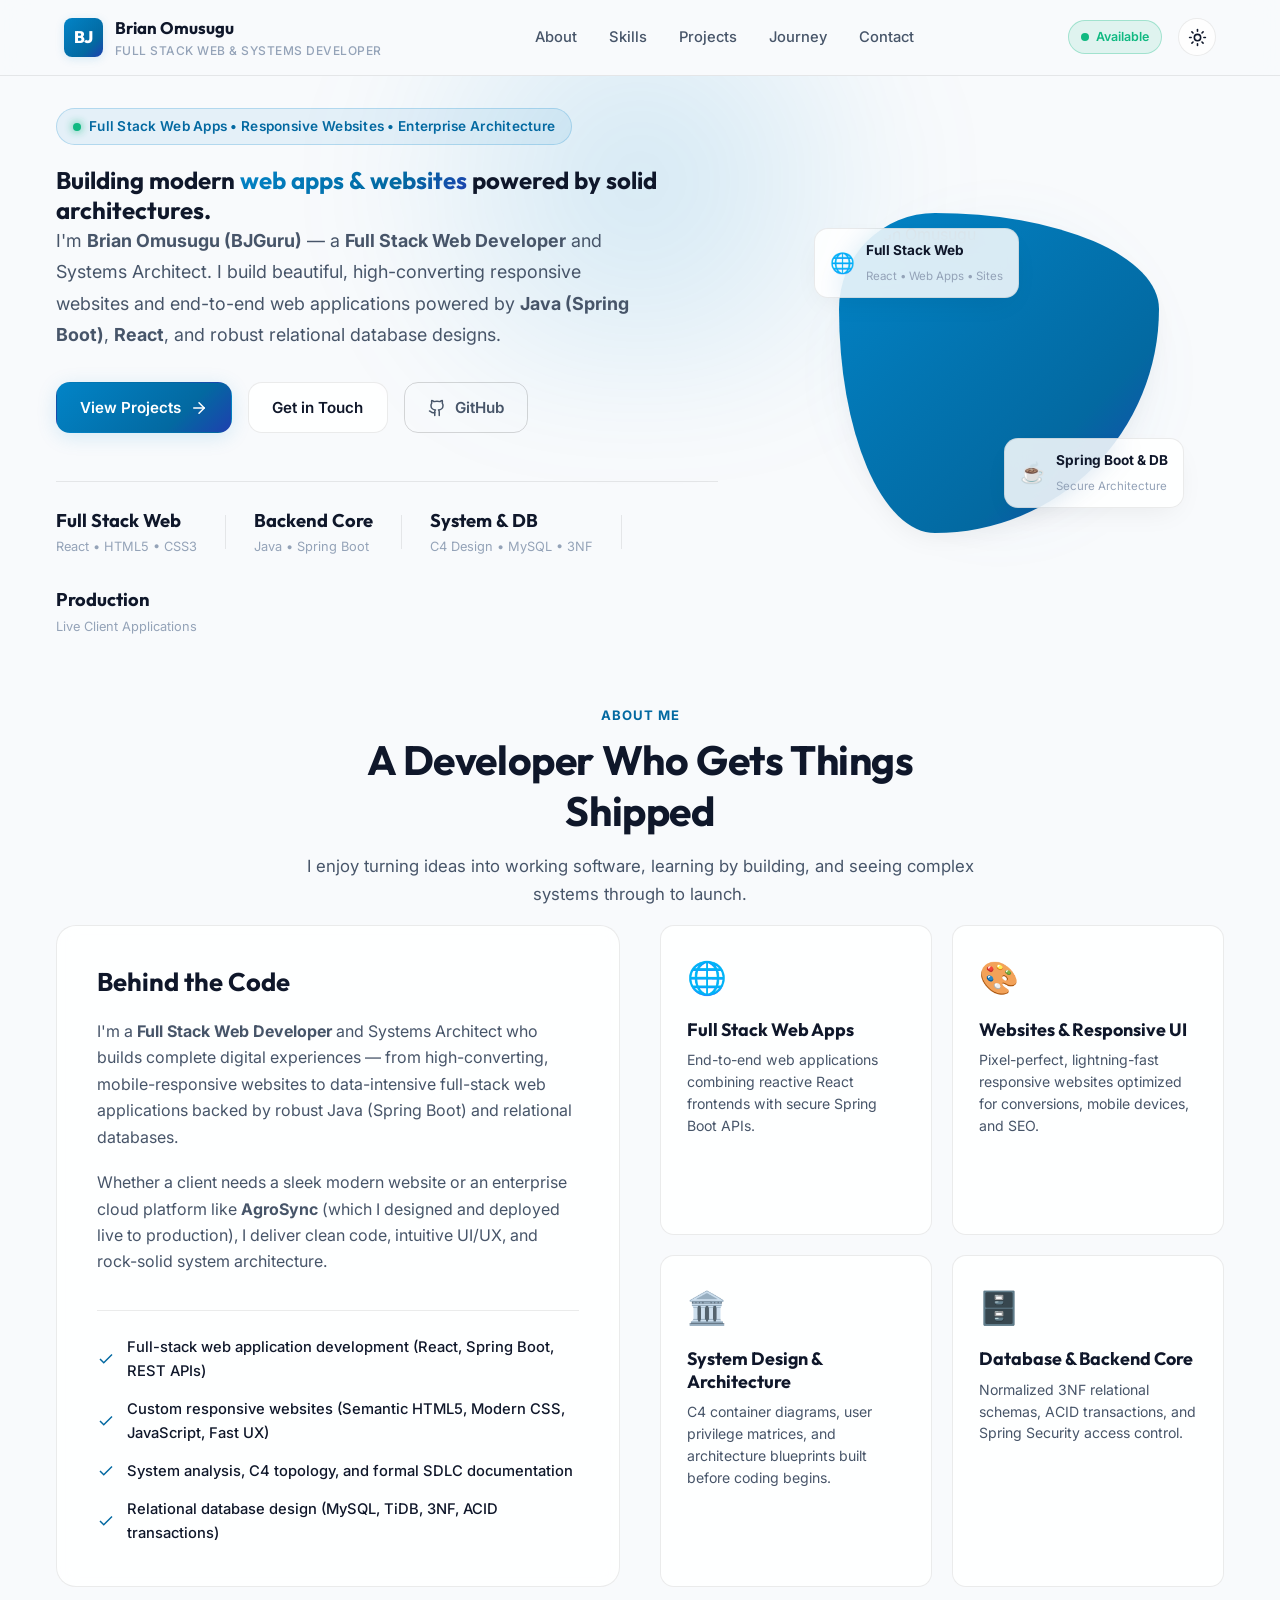
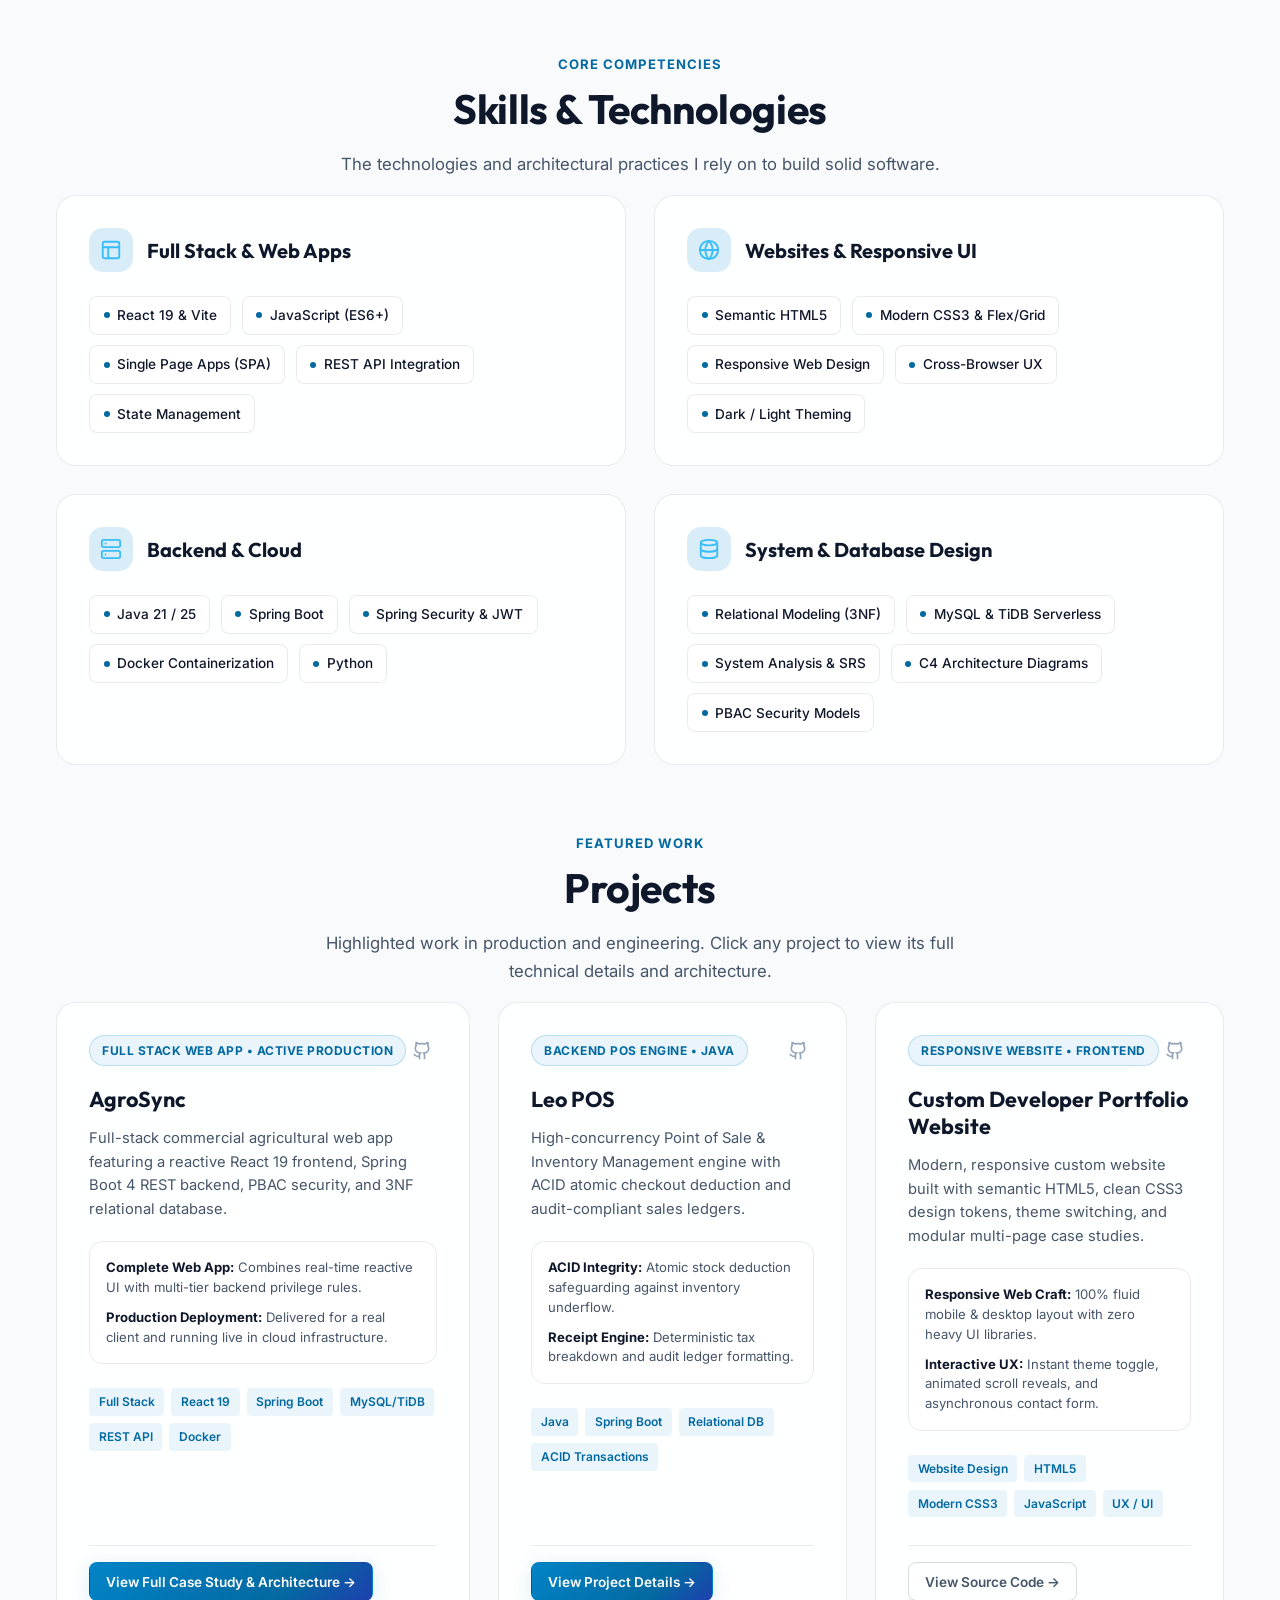
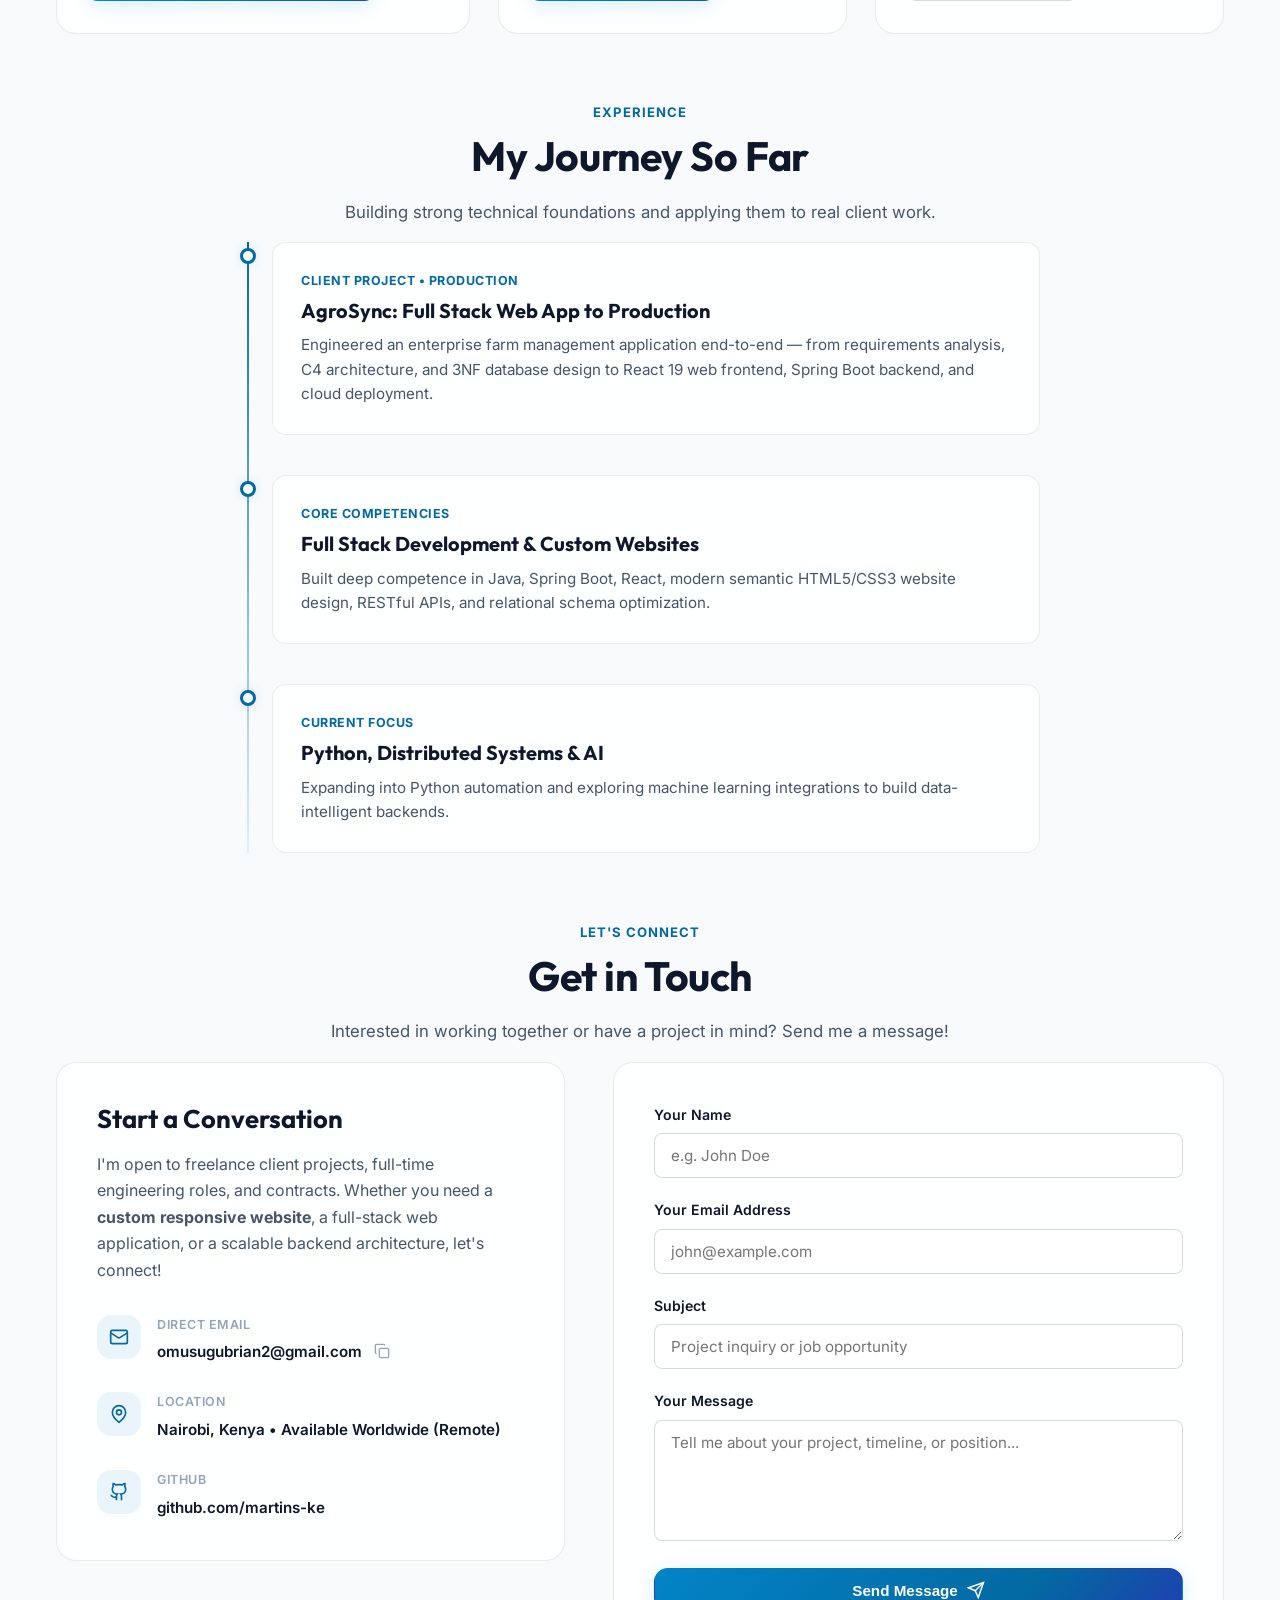
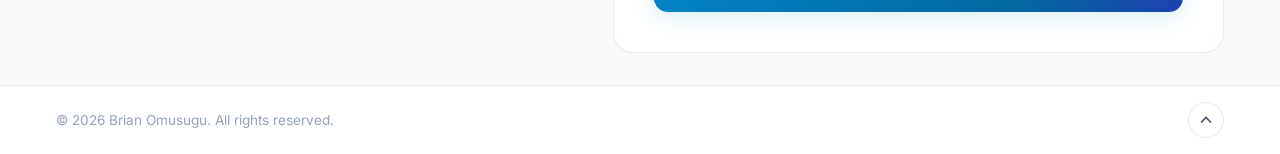
==== commit bca89593: "Updated Pos name from ShopLite to Leo" ====
--- a/index.html
+++ b/index.html
@@ -372,7 +372,7 @@
             </div>
 
             <div class="project-body">
-              <h3 class="project-title">ShopLite POS</h3>
+              <h3 class="project-title">Leo POS</h3>
               <p class="project-desc">
                 High-concurrency Point of Sale &amp; Inventory Management engine with ACID atomic checkout deduction and audit-compliant sales ledgers.
               </p>
--- a/style.css
+++ b/style.css
@@ -435,6 +435,8 @@
 .hero-stats {
   display: flex;
   align-items: center;
+  flex-direction: row;
+  flex-wrap: wrap;
   gap: 1.75rem;
   padding-top: 1.5rem;
   border-top: 1px solid var(--nav-border);
@@ -1313,7 +1315,6 @@
   }
 
   .hero-stats {
-    flex-direction: column;
     align-items: center;
     gap: 1rem;
   }
